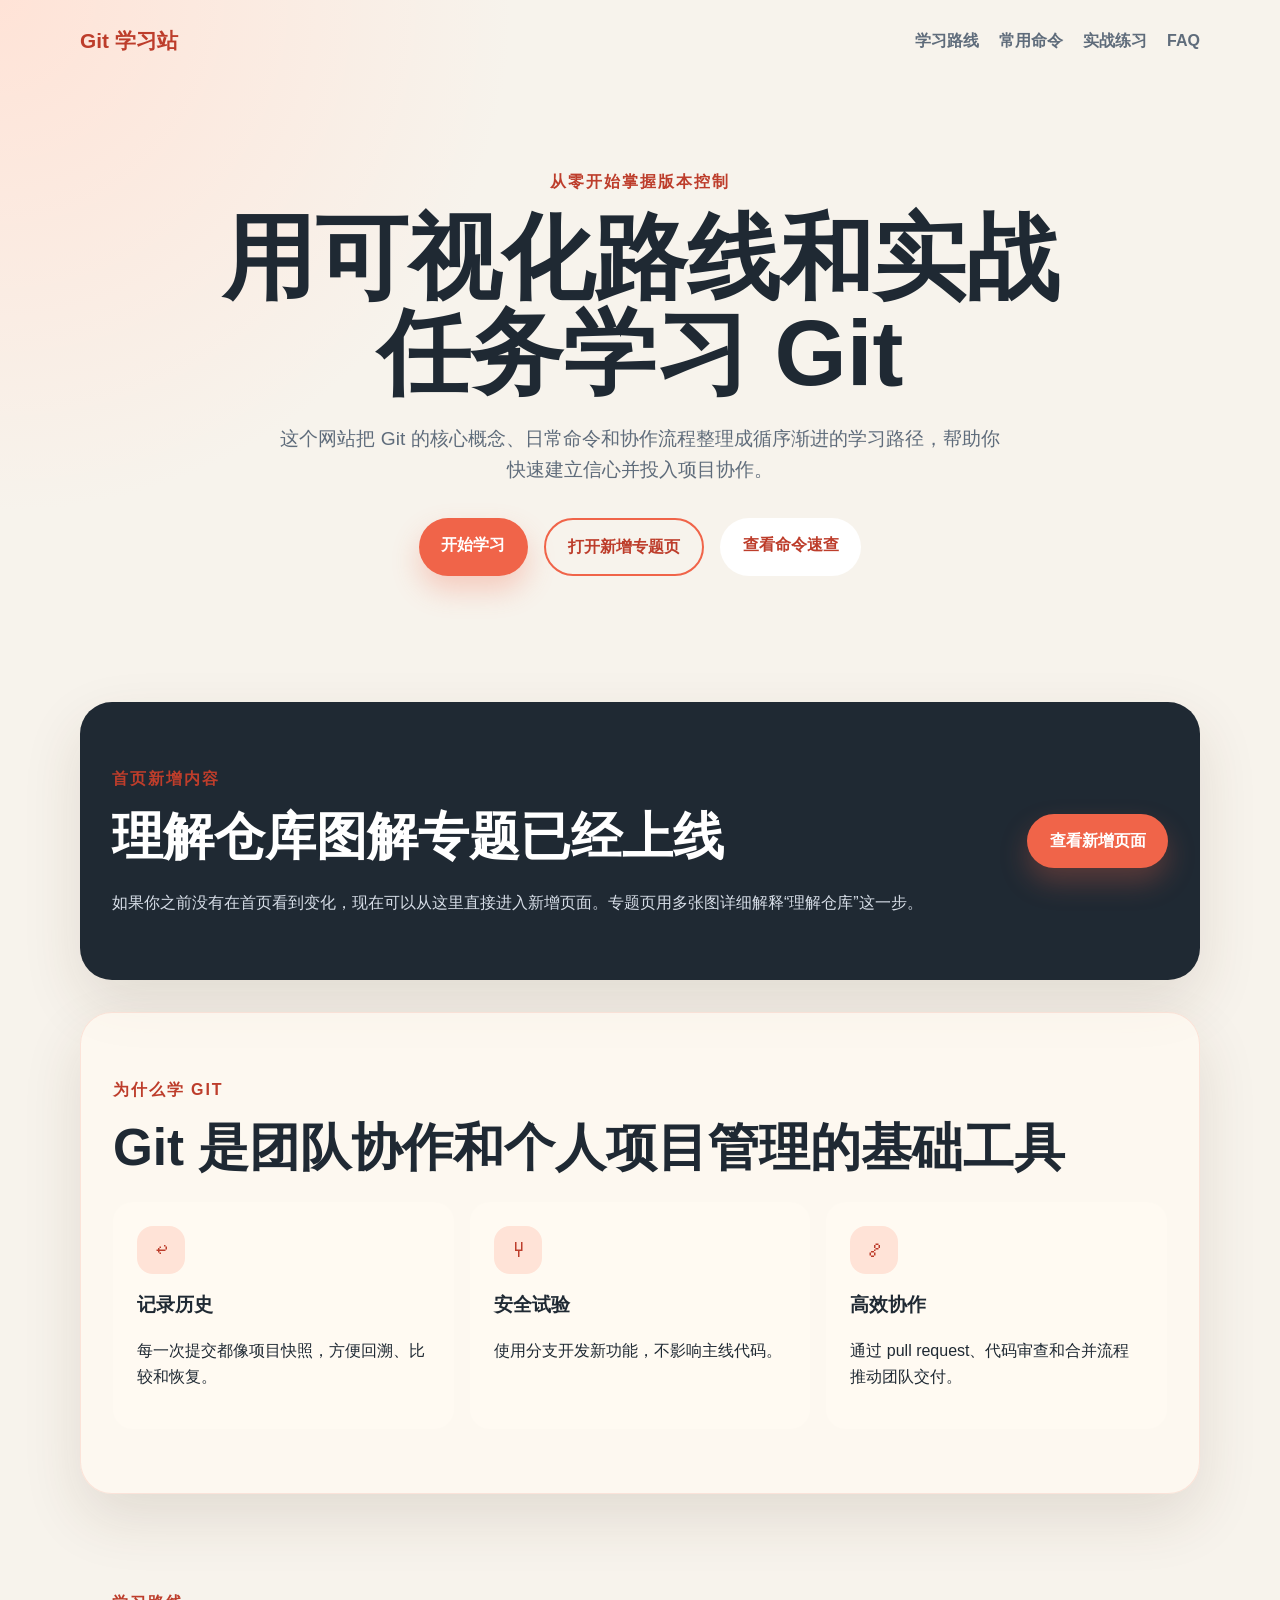
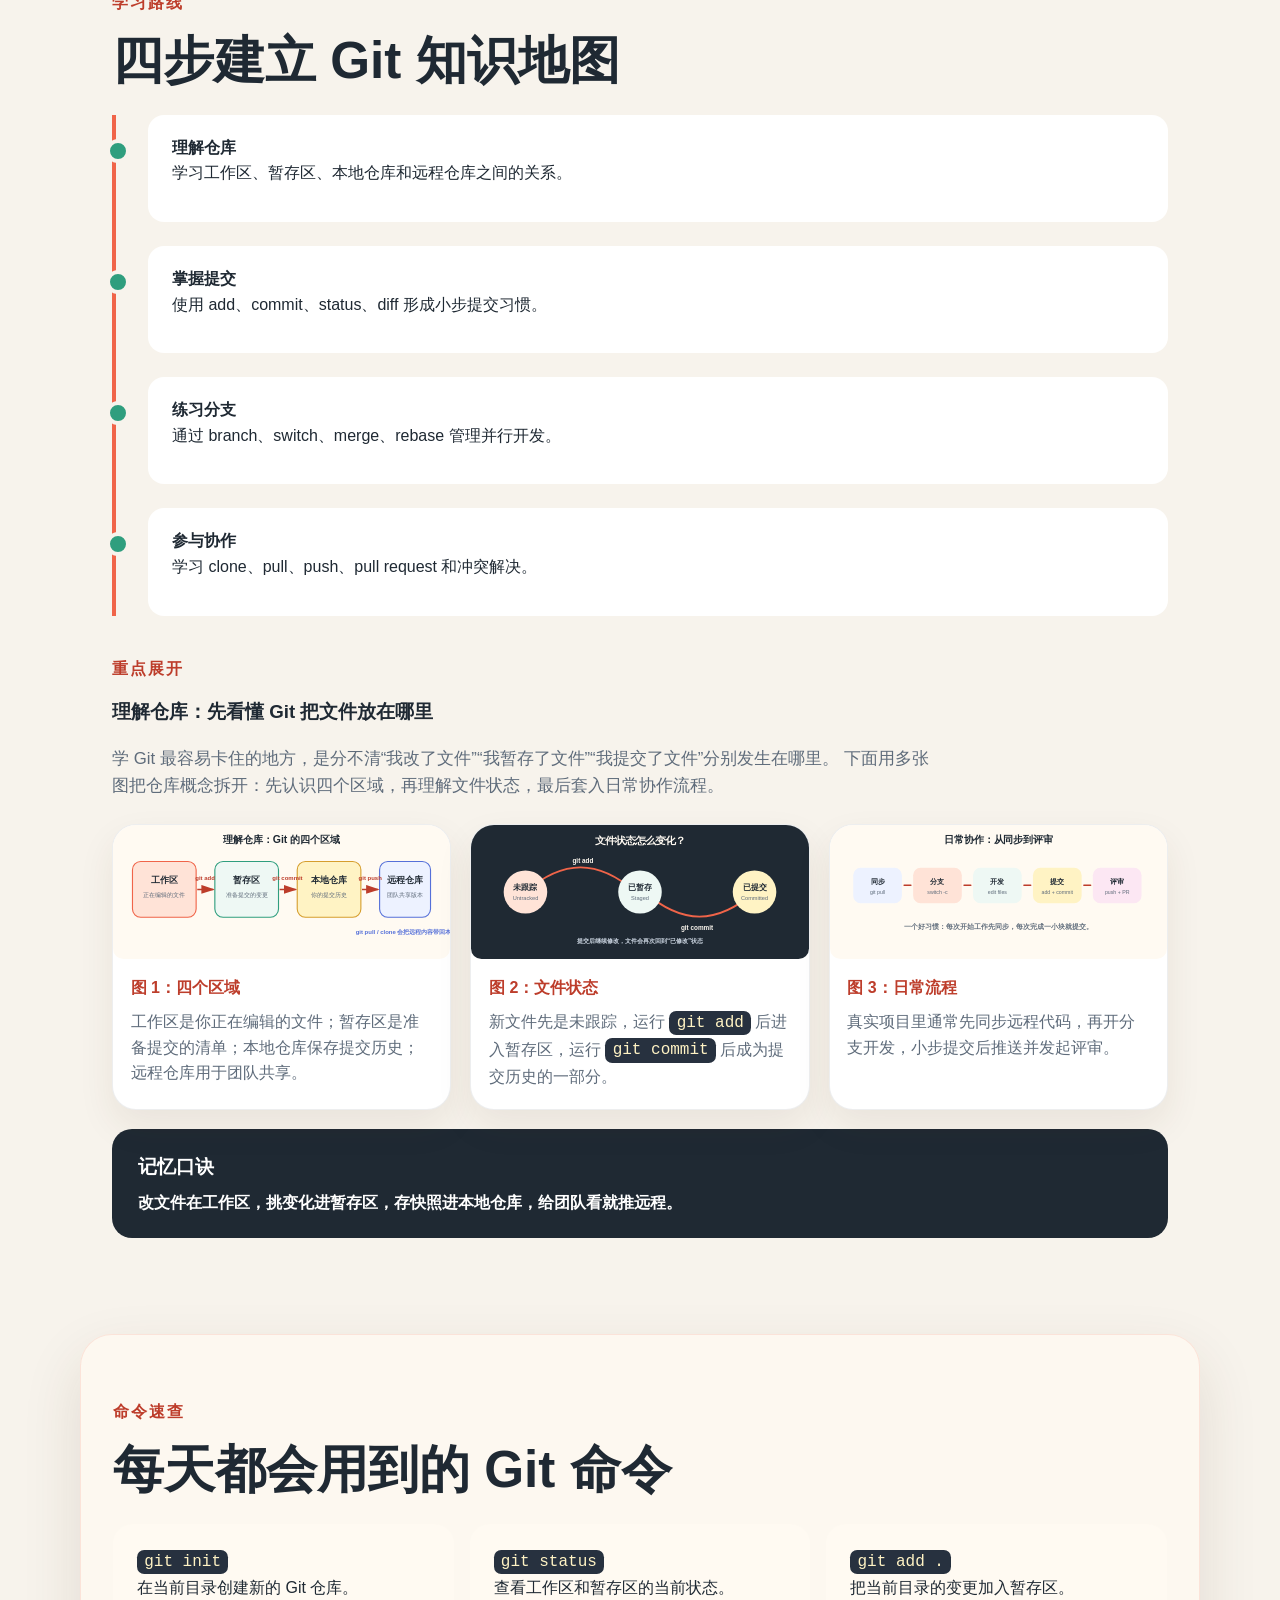
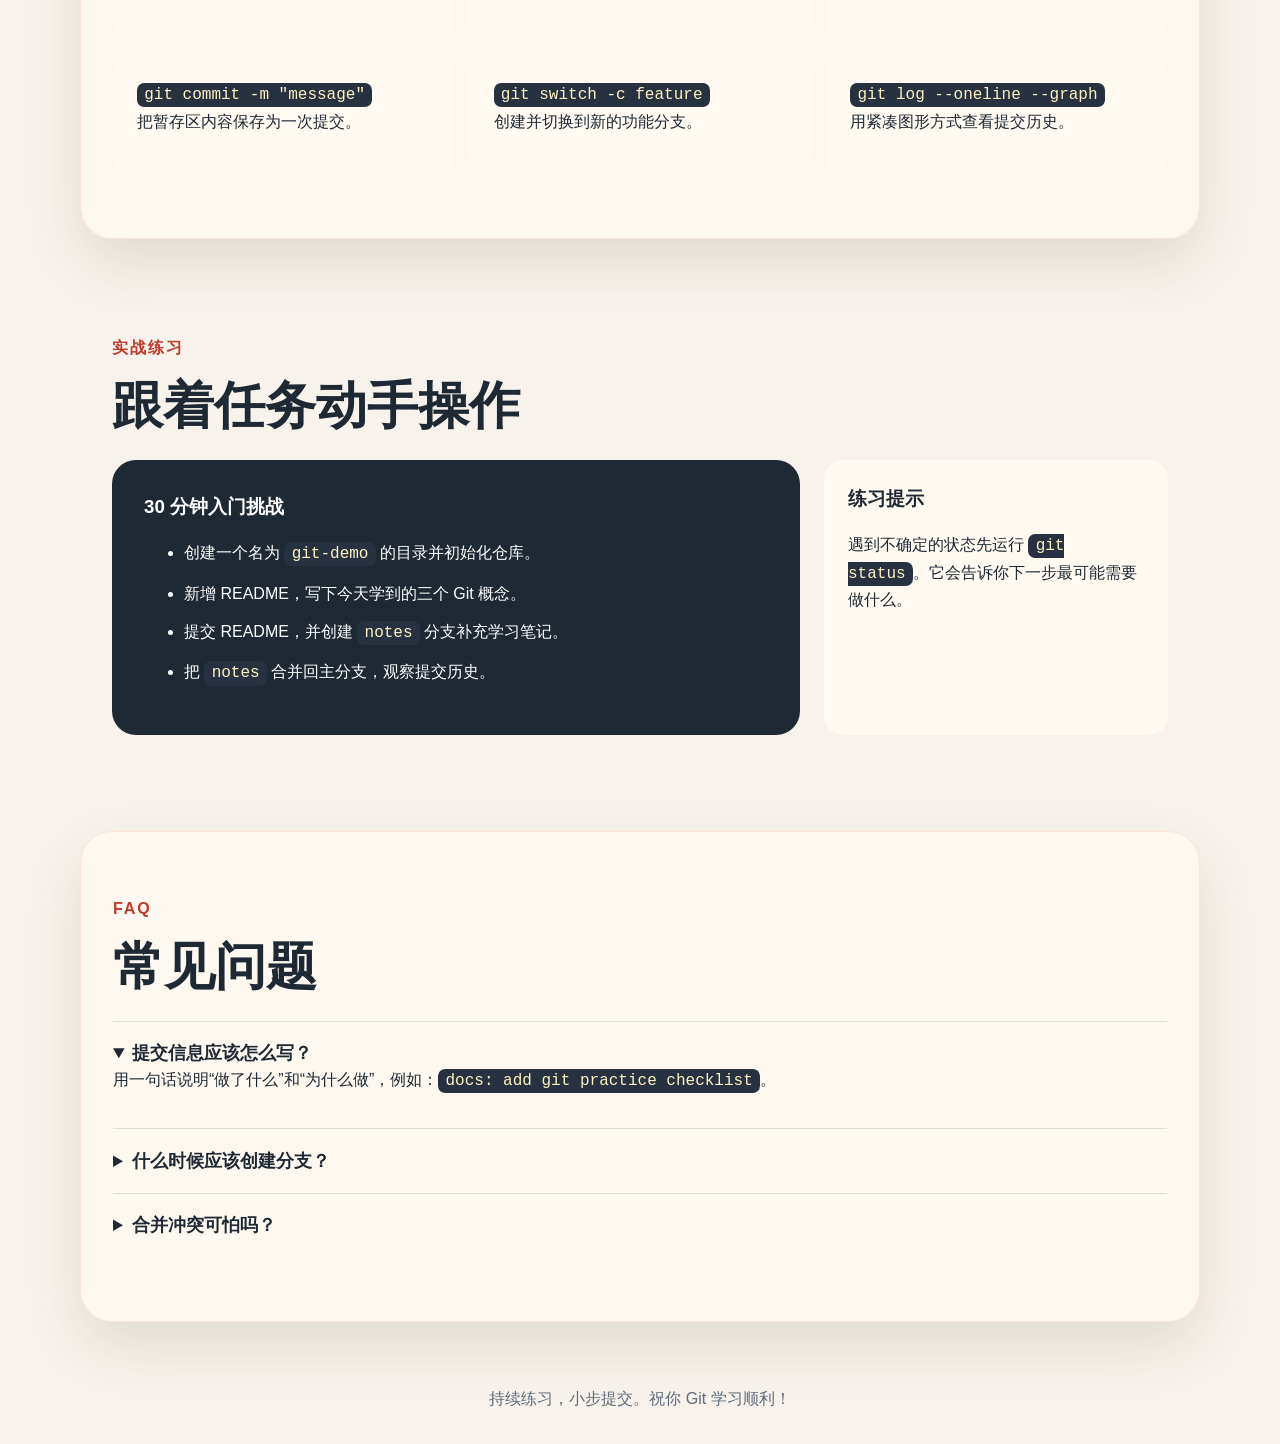
==== index.html @ 439d108d "Add repository deep dive page" ====
<!DOCTYPE html>
<html lang="zh-CN">
<head>
  <meta charset="UTF-8" />
  <meta name="viewport" content="width=device-width, initial-scale=1.0" />
  <title>Git 学习站</title>
  <link rel="stylesheet" href="styles.css" />
</head>
<body>
  <header class="hero">
    <nav class="nav" aria-label="主导航">
      <a class="logo" href="#top" aria-label="Git 学习站首页">Git 学习站</a>
      <div class="nav-links">
        <a href="#roadmap">学习路线</a>
        <a href="#commands">常用命令</a>
        <a href="#practice">实战练习</a>
        <a href="#faq">FAQ</a>
      </div>
    </nav>

    <section id="top" class="hero-content">
      <p class="eyebrow">从零开始掌握版本控制</p>
      <h1>用可视化路线和实战任务学习 Git</h1>
      <p class="hero-text">
        这个网站把 Git 的核心概念、日常命令和协作流程整理成循序渐进的学习路径，帮助你快速建立信心并投入项目协作。
      </p>
      <div class="hero-actions">
        <a class="button primary" href="#roadmap">开始学习</a>
        <a class="button primary outline" href="repository.html">打开新增专题页</a>
        <a class="button secondary" href="#commands">查看命令速查</a>
      </div>
    </section>
  </header>

  <main>
    <section class="section update-banner" aria-labelledby="update-title">
      <div>
        <p class="section-tag">首页新增内容</p>
        <h2 id="update-title">理解仓库图解专题已经上线</h2>
        <p>如果你之前没有在首页看到变化，现在可以从这里直接进入新增页面。专题页用多张图详细解释“理解仓库”这一步。</p>
      </div>
      <a class="button primary" href="repository.html">查看新增页面</a>
    </section>

    <section class="section intro" aria-labelledby="why-title">
      <div>
        <p class="section-tag">为什么学 Git</p>
        <h2 id="why-title">Git 是团队协作和个人项目管理的基础工具</h2>
      </div>
      <div class="feature-grid">
        <article class="feature-card">
          <span class="icon">↩</span>
          <h3>记录历史</h3>
          <p>每一次提交都像项目快照，方便回溯、比较和恢复。</p>
        </article>
        <article class="feature-card">
          <span class="icon">⑂</span>
          <h3>安全试验</h3>
          <p>使用分支开发新功能，不影响主线代码。</p>
        </article>
        <article class="feature-card">
          <span class="icon">☍</span>
          <h3>高效协作</h3>
          <p>通过 pull request、代码审查和合并流程推动团队交付。</p>
        </article>
      </div>
    </section>

    <section id="roadmap" class="section" aria-labelledby="roadmap-title">
      <p class="section-tag">学习路线</p>
      <h2 id="roadmap-title">四步建立 Git 知识地图</h2>
      <ol class="timeline">
        <li>
          <strong>理解仓库</strong>
          <p>学习工作区、暂存区、本地仓库和远程仓库之间的关系。</p>
        </li>
        <li>
          <strong>掌握提交</strong>
          <p>使用 add、commit、status、diff 形成小步提交习惯。</p>
        </li>
        <li>
          <strong>练习分支</strong>
          <p>通过 branch、switch、merge、rebase 管理并行开发。</p>
        </li>
        <li>
          <strong>参与协作</strong>
          <p>学习 clone、pull、push、pull request 和冲突解决。</p>
        </li>
      </ol>

      <article class="repo-deep-dive" aria-labelledby="repo-detail-title">
        <div class="section-heading">
          <p class="section-tag">重点展开</p>
          <h3 id="repo-detail-title">理解仓库：先看懂 Git 把文件放在哪里</h3>
          <p>
            学 Git 最容易卡住的地方，是分不清“我改了文件”“我暂存了文件”“我提交了文件”分别发生在哪里。
            下面用多张图把仓库概念拆开：先认识四个区域，再理解文件状态，最后套入日常协作流程。
          </p>
        </div>

        <div class="image-learning-grid">
          <figure class="diagram-card">
            <img src="assets/git-repository-zones.svg" alt="工作区、暂存区、本地仓库和远程仓库之间通过 add、commit、push、pull 连接的示意图" />
            <figcaption>
              <strong>图 1：四个区域</strong>
              <span>工作区是你正在编辑的文件；暂存区是准备提交的清单；本地仓库保存提交历史；远程仓库用于团队共享。</span>
            </figcaption>
          </figure>

          <figure class="diagram-card">
            <img src="assets/git-file-lifecycle.svg" alt="文件从未跟踪到已暂存再到已提交的状态流转示意图" />
            <figcaption>
              <strong>图 2：文件状态</strong>
              <span>新文件先是未跟踪，运行 <code>git add</code> 后进入暂存区，运行 <code>git commit</code> 后成为提交历史的一部分。</span>
            </figcaption>
          </figure>

          <figure class="diagram-card">
            <img src="assets/git-daily-workflow.svg" alt="Git 日常协作从同步、创建分支、开发、提交到推送评审的流程图" />
            <figcaption>
              <strong>图 3：日常流程</strong>
              <span>真实项目里通常先同步远程代码，再开分支开发，小步提交后推送并发起评审。</span>
            </figcaption>
          </figure>
        </div>

        <div class="repo-notes">
          <h4>记忆口诀</h4>
          <p><strong>改文件在工作区，挑变化进暂存区，存快照进本地仓库，给团队看就推远程。</strong></p>
        </div>
      </article>
    </section>

    <section id="commands" class="section commands" aria-labelledby="commands-title">
      <div class="section-heading">
        <p class="section-tag">命令速查</p>
        <h2 id="commands-title">每天都会用到的 Git 命令</h2>
      </div>
      <div class="command-grid">
        <article>
          <code>git init</code>
          <p>在当前目录创建新的 Git 仓库。</p>
        </article>
        <article>
          <code>git status</code>
          <p>查看工作区和暂存区的当前状态。</p>
        </article>
        <article>
          <code>git add .</code>
          <p>把当前目录的变更加入暂存区。</p>
        </article>
        <article>
          <code>git commit -m "message"</code>
          <p>把暂存区内容保存为一次提交。</p>
        </article>
        <article>
          <code>git switch -c feature</code>
          <p>创建并切换到新的功能分支。</p>
        </article>
        <article>
          <code>git log --oneline --graph</code>
          <p>用紧凑图形方式查看提交历史。</p>
        </article>
      </div>
    </section>

    <section id="practice" class="section practice" aria-labelledby="practice-title">
      <p class="section-tag">实战练习</p>
      <h2 id="practice-title">跟着任务动手操作</h2>
      <div class="practice-panel">
        <div>
          <h3>30 分钟入门挑战</h3>
          <ul>
            <li>创建一个名为 <code>git-demo</code> 的目录并初始化仓库。</li>
            <li>新增 README，写下今天学到的三个 Git 概念。</li>
            <li>提交 README，并创建 <code>notes</code> 分支补充学习笔记。</li>
            <li>把 <code>notes</code> 合并回主分支，观察提交历史。</li>
          </ul>
        </div>
        <aside class="tip-box">
          <h3>练习提示</h3>
          <p>遇到不确定的状态先运行 <code>git status</code>。它会告诉你下一步最可能需要做什么。</p>
        </aside>
      </div>
    </section>

    <section id="faq" class="section faq" aria-labelledby="faq-title">
      <p class="section-tag">FAQ</p>
      <h2 id="faq-title">常见问题</h2>
      <details open>
        <summary>提交信息应该怎么写？</summary>
        <p>用一句话说明“做了什么”和“为什么做”，例如：<code>docs: add git practice checklist</code>。</p>
      </details>
      <details>
        <summary>什么时候应该创建分支？</summary>
        <p>当你要开发新功能、修复 bug 或尝试方案时，都建议创建独立分支。</p>
      </details>
      <details>
        <summary>合并冲突可怕吗？</summary>
        <p>不可怕。冲突只是 Git 无法自动判断最终内容，需要你打开文件手动选择保留哪些改动。</p>
      </details>
    </section>
  </main>

  <footer class="footer">
    <p>持续练习，小步提交。祝你 Git 学习顺利！</p>
  </footer>
</body>
</html>
---- styles.css ----
:root {
  color-scheme: light;
  --bg: #f7f3ec;
  --panel: #fffaf2;
  --text: #1f2933;
  --muted: #5f6c7b;
  --accent: #f06449;
  --accent-dark: #bd3d2b;
  --green: #2f9e7e;
  --shadow: 0 24px 60px rgba(73, 47, 28, 0.12);
}

* {
  box-sizing: border-box;
}

html {
  scroll-behavior: smooth;
}

body {
  margin: 0;
  font-family: "Inter", "PingFang SC", "Microsoft YaHei", sans-serif;
  background: radial-gradient(circle at top left, #ffe3d7 0, transparent 32rem), var(--bg);
  color: var(--text);
  line-height: 1.6;
}

a {
  color: inherit;
  text-decoration: none;
}

code {
  border-radius: 0.45rem;
  background: #27313f;
  color: #fff3c4;
  font-family: "SFMono-Regular", Consolas, monospace;
  padding: 0.2rem 0.45rem;
}

.hero {
  min-height: 78vh;
  padding: 1.5rem clamp(1rem, 4vw, 5rem) 5rem;
}

.nav {
  align-items: center;
  display: flex;
  justify-content: space-between;
  margin: 0 auto;
  max-width: 1120px;
}

.logo {
  color: var(--accent-dark);
  font-size: 1.3rem;
  font-weight: 800;
}

.nav-links {
  display: flex;
  gap: 1.25rem;
  color: var(--muted);
  font-weight: 600;
}

.nav-links a:hover {
  color: var(--accent-dark);
}

.hero-content {
  margin: 7rem auto 0;
  max-width: 900px;
  text-align: center;
}

.eyebrow,
.section-tag {
  color: var(--accent-dark);
  font-weight: 800;
  letter-spacing: 0.12em;
  text-transform: uppercase;
}

h1,
h2,
h3,
p {
  margin-top: 0;
}

h1 {
  font-size: clamp(2.6rem, 8vw, 5.8rem);
  line-height: 1.02;
  margin-bottom: 1.5rem;
}

h2 {
  font-size: clamp(2rem, 4vw, 3.2rem);
  line-height: 1.15;
  margin-bottom: 1.5rem;
}

.hero-text {
  color: var(--muted);
  font-size: 1.2rem;
  margin: 0 auto 2rem;
  max-width: 720px;
}

.hero-actions {
  display: flex;
  flex-wrap: wrap;
  gap: 1rem;
  justify-content: center;
}

.button {
  border-radius: 999px;
  font-weight: 800;
  padding: 0.9rem 1.4rem;
}

.button.primary {
  background: var(--accent);
  color: white;
  box-shadow: 0 14px 28px rgba(240, 100, 73, 0.28);
}

.button.primary.outline {
  background: transparent;
  border: 2px solid var(--accent);
  color: var(--accent-dark);
  box-shadow: none;
}

.button.secondary {
  background: white;
  color: var(--accent-dark);
}

.sub-hero {
  padding: 1.5rem clamp(1rem, 4vw, 5rem) 3rem;
}

.sub-hero-content {
  margin: 4.5rem auto 0;
  max-width: 900px;
  text-align: center;
}

.section {
  margin: 0 auto 2rem;
  max-width: 1120px;
  padding: 4rem clamp(1rem, 4vw, 2rem);
}

.update-banner {
  align-items: center;
  background: #1f2933;
  border-radius: 2rem;
  box-shadow: var(--shadow);
  color: white;
  display: flex;
  gap: 2rem;
  justify-content: space-between;
}

.update-banner p:not(.section-tag) {
  color: #d7dee8;
  margin-bottom: 0;
}

.update-banner .button {
  flex: 0 0 auto;
}

.intro,
.commands,
.faq {
  background: rgba(255, 250, 242, 0.72);
  border: 1px solid rgba(240, 100, 73, 0.14);
  border-radius: 2rem;
  box-shadow: var(--shadow);
}

.feature-grid,
.command-grid {
  display: grid;
  gap: 1rem;
  grid-template-columns: repeat(3, 1fr);
}

.feature-card,
.command-grid article,
.tip-box {
  background: var(--panel);
  border-radius: 1.25rem;
  padding: 1.5rem;
}

.icon {
  align-items: center;
  background: #ffe3d7;
  border-radius: 1rem;
  color: var(--accent-dark);
  display: inline-flex;
  font-size: 1.5rem;
  height: 3rem;
  justify-content: center;
  margin-bottom: 1rem;
  width: 3rem;
}

.timeline {
  border-left: 4px solid var(--accent);
  display: grid;
  gap: 1.5rem;
  list-style: none;
  margin: 0;
  padding-left: 2rem;
}

.timeline li {
  background: white;
  border-radius: 1rem;
  padding: 1.25rem 1.5rem;
  position: relative;
}

.timeline li::before {
  background: var(--green);
  border: 4px solid var(--bg);
  border-radius: 999px;
  content: "";
  height: 1rem;
  left: -2.65rem;
  position: absolute;
  top: 1.5rem;
  width: 1rem;
}

.repo-deep-dive {
  margin-top: 2.5rem;
}

.repo-deep-dive .section-heading {
  max-width: 820px;
}

.repo-deep-dive .section-heading p:last-child {
  color: var(--muted);
  font-size: 1.05rem;
}

.image-learning-grid {
  display: grid;
  gap: 1.2rem;
  grid-template-columns: repeat(3, 1fr);
  margin-top: 1.5rem;
}

.diagram-card {
  background: white;
  border: 1px solid rgba(31, 41, 51, 0.08);
  border-radius: 1.5rem;
  box-shadow: 0 16px 36px rgba(73, 47, 28, 0.08);
  margin: 0;
  overflow: hidden;
}

.diagram-card img {
  display: block;
  height: auto;
  width: 100%;
}

.diagram-card figcaption {
  display: grid;
  gap: 0.5rem;
  padding: 1rem 1.1rem 1.2rem;
}

.diagram-card figcaption strong {
  color: var(--accent-dark);
}

.diagram-card figcaption span {
  color: var(--muted);
}

.repo-notes {
  background: #1f2933;
  border-radius: 1.25rem;
  color: white;
  margin-top: 1.2rem;
  padding: 1.4rem 1.6rem;
}

.repo-notes h4 {
  font-size: 1.2rem;
  margin: 0 0 0.5rem;
}

.repo-notes p {
  margin-bottom: 0;
}

.wide-diagram,
.story-row {
  background: white;
  border-radius: 1.5rem;
  box-shadow: 0 16px 36px rgba(73, 47, 28, 0.08);
  overflow: hidden;
}

.wide-diagram img,
.story-row img {
  display: block;
  height: auto;
  width: 100%;
}

.large-note {
  color: var(--muted);
  font-size: 1.1rem;
  margin: 1.2rem 0 0;
}

.zone-grid {
  display: grid;
  gap: 1rem;
  grid-template-columns: repeat(4, 1fr);
}

.zone-grid article {
  background: white;
  border-radius: 1.25rem;
  padding: 1.4rem;
}

.zone-grid span {
  color: var(--accent-dark);
  font-weight: 900;
  letter-spacing: 0.12em;
}

.image-story .story-row {
  align-items: center;
  display: grid;
  gap: 1.5rem;
  grid-template-columns: 1.4fr 1fr;
  padding: 1rem;
}

.story-row.reverse {
  grid-template-columns: 1fr 1.4fr;
}

.story-row.reverse img {
  order: 2;
}

.story-row > div {
  padding: 1rem;
}

.practice-panel {
  display: grid;
  gap: 1.5rem;
  grid-template-columns: 2fr 1fr;
}

.practice-panel > div {
  background: #1f2933;
  border-radius: 1.5rem;
  color: white;
  padding: 2rem;
}

.practice-panel li + li {
  margin-top: 0.8rem;
}

.faq details {
  border-top: 1px solid rgba(31, 41, 51, 0.12);
  padding: 1.1rem 0;
}

.faq summary {
  cursor: pointer;
  font-size: 1.1rem;
  font-weight: 800;
}

.footer {
  color: var(--muted);
  padding: 2rem;
  text-align: center;
}

@media (max-width: 760px) {
  .nav,
  .nav-links,
  .update-banner,
  .practice-panel {
    align-items: flex-start;
    flex-direction: column;
  }

  .feature-grid,
  .command-grid,
  .image-learning-grid,
  .zone-grid,
  .image-story .story-row,
  .story-row.reverse,
  .practice-panel {
    grid-template-columns: 1fr;
  }

  .story-row.reverse img {
    order: 0;
  }

  .hero-content {
    margin-top: 4rem;
    text-align: left;
  }

  .sub-hero-content {
    margin-top: 3rem;
    text-align: left;
  }

  .hero-actions {
    justify-content: flex-start;
  }
}
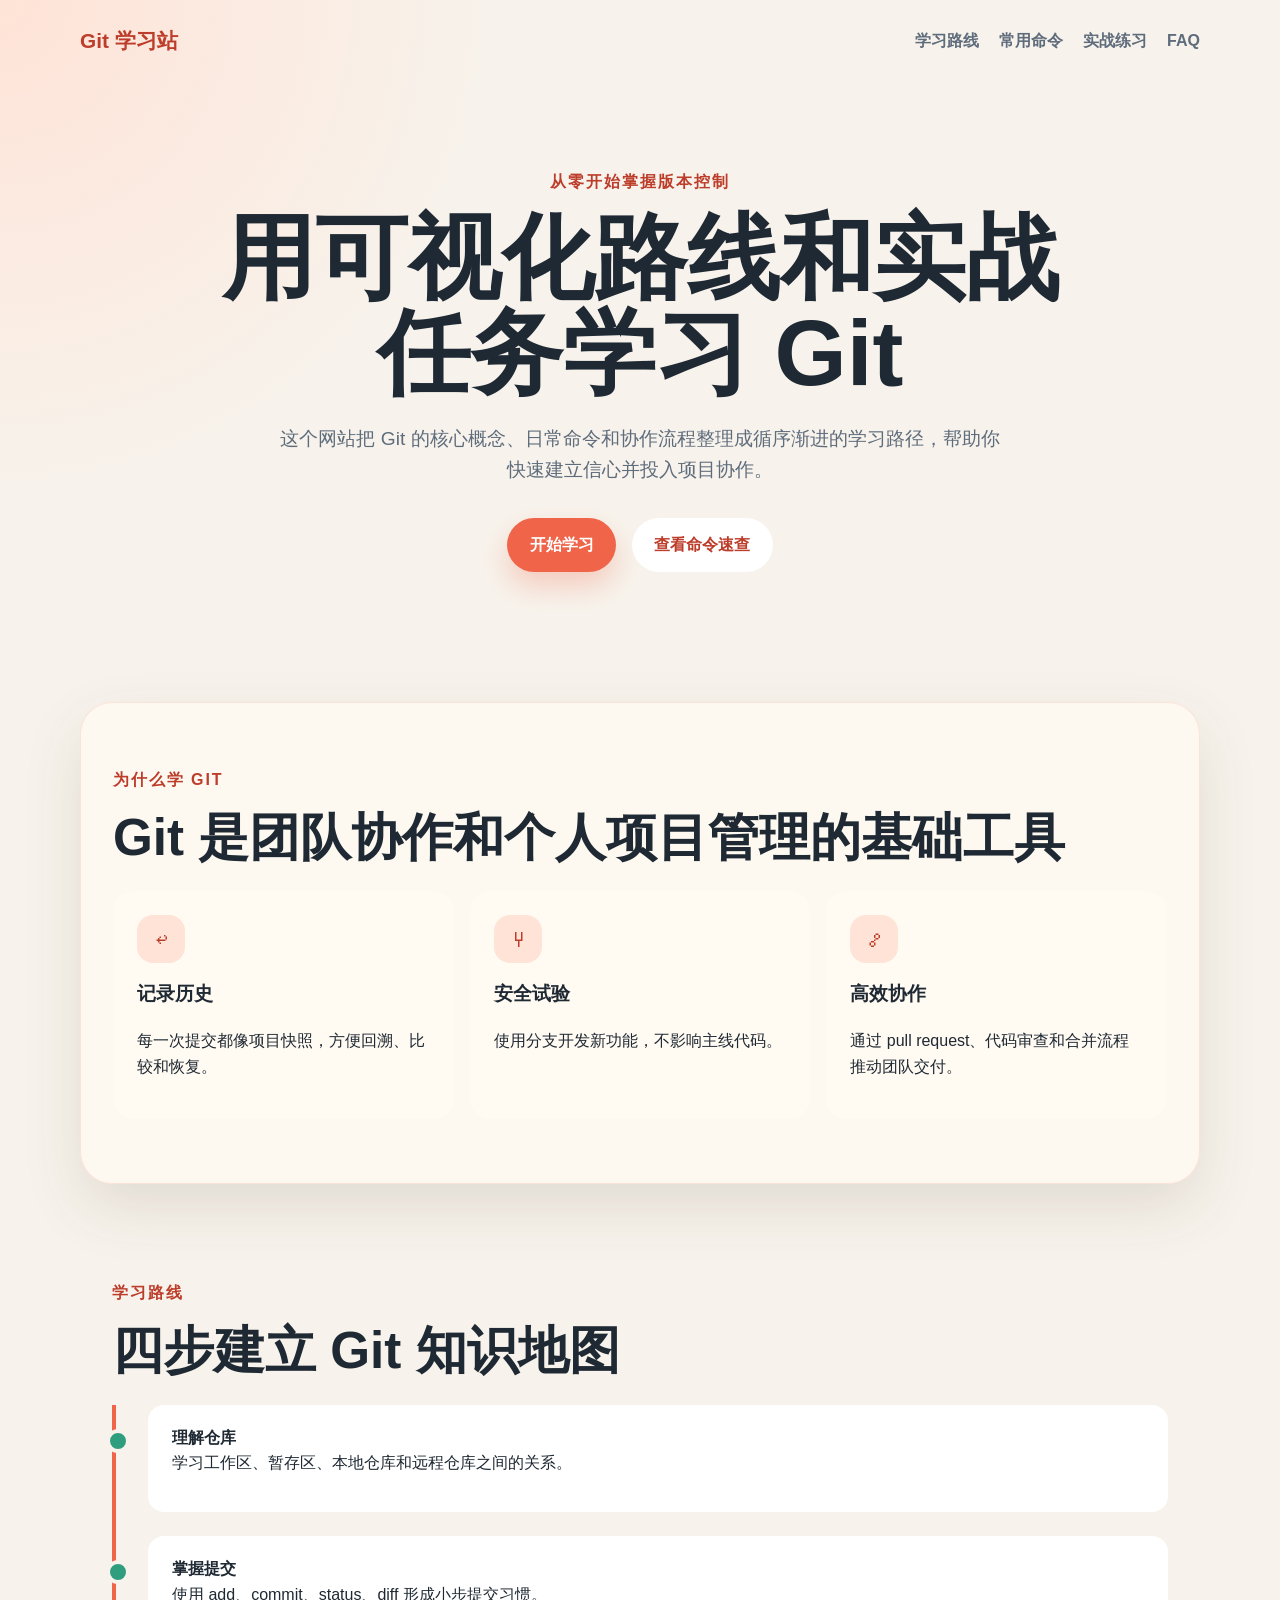
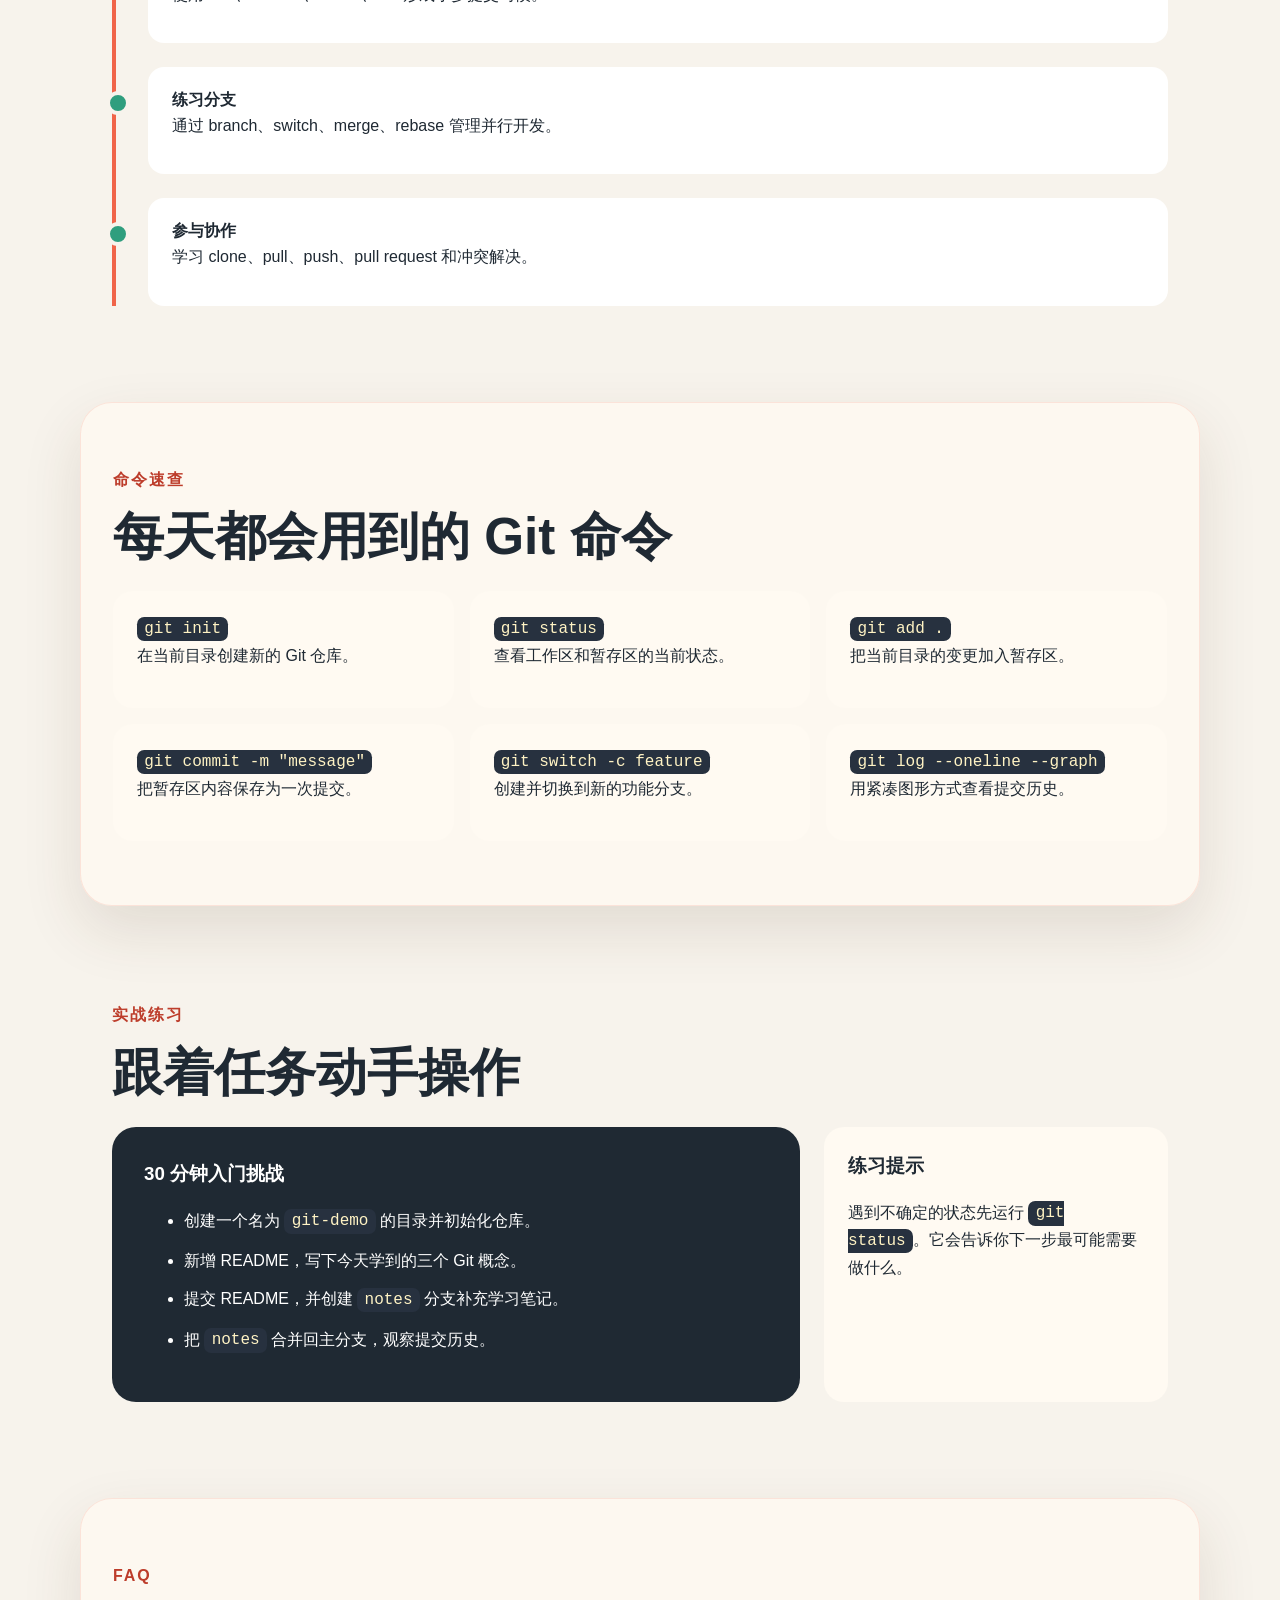
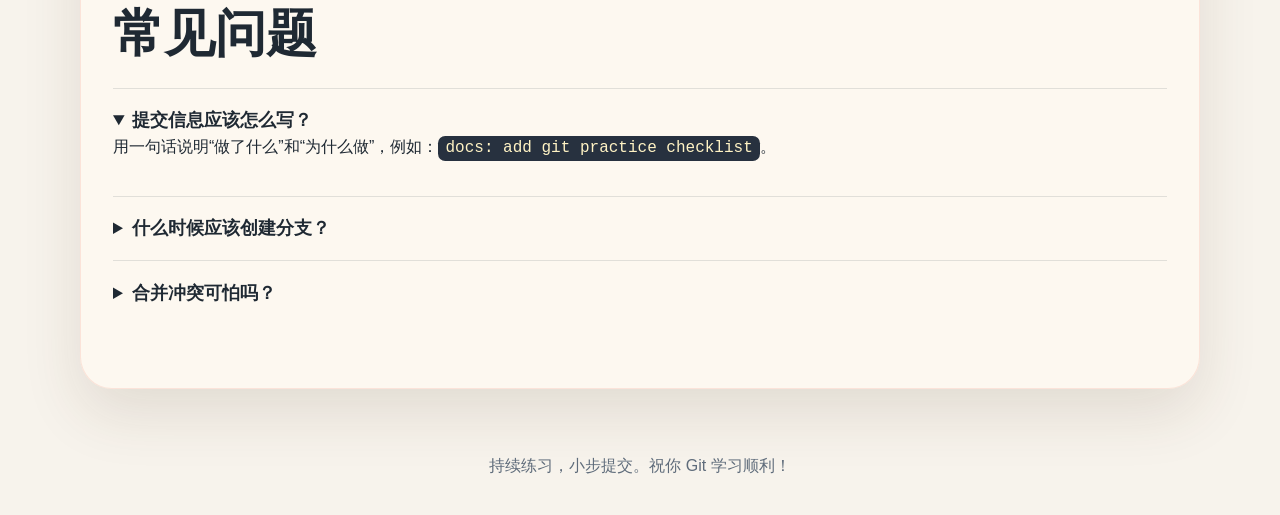
==== commit e678b166: "Merge branch 'main' into codex/git" ====
--- a/index.html
+++ b/index.html
@@ -26,22 +26,12 @@
       </p>
       <div class="hero-actions">
         <a class="button primary" href="#roadmap">开始学习</a>
-        <a class="button primary outline" href="repository.html">打开新增专题页</a>
         <a class="button secondary" href="#commands">查看命令速查</a>
       </div>
     </section>
   </header>
 
   <main>
-    <section class="section update-banner" aria-labelledby="update-title">
-      <div>
-        <p class="section-tag">首页新增内容</p>
-        <h2 id="update-title">理解仓库图解专题已经上线</h2>
-        <p>如果你之前没有在首页看到变化，现在可以从这里直接进入新增页面。专题页用多张图详细解释“理解仓库”这一步。</p>
-      </div>
-      <a class="button primary" href="repository.html">查看新增页面</a>
-    </section>
-
     <section class="section intro" aria-labelledby="why-title">
       <div>
         <p class="section-tag">为什么学 Git</p>
@@ -87,48 +77,6 @@
           <p>学习 clone、pull、push、pull request 和冲突解决。</p>
         </li>
       </ol>
-
-      <article class="repo-deep-dive" aria-labelledby="repo-detail-title">
-        <div class="section-heading">
-          <p class="section-tag">重点展开</p>
-          <h3 id="repo-detail-title">理解仓库：先看懂 Git 把文件放在哪里</h3>
-          <p>
-            学 Git 最容易卡住的地方，是分不清“我改了文件”“我暂存了文件”“我提交了文件”分别发生在哪里。
-            下面用多张图把仓库概念拆开：先认识四个区域，再理解文件状态，最后套入日常协作流程。
-          </p>
-        </div>
-
-        <div class="image-learning-grid">
-          <figure class="diagram-card">
-            <img src="assets/git-repository-zones.svg" alt="工作区、暂存区、本地仓库和远程仓库之间通过 add、commit、push、pull 连接的示意图" />
-            <figcaption>
-              <strong>图 1：四个区域</strong>
-              <span>工作区是你正在编辑的文件；暂存区是准备提交的清单；本地仓库保存提交历史；远程仓库用于团队共享。</span>
-            </figcaption>
-          </figure>
-
-          <figure class="diagram-card">
-            <img src="assets/git-file-lifecycle.svg" alt="文件从未跟踪到已暂存再到已提交的状态流转示意图" />
-            <figcaption>
-              <strong>图 2：文件状态</strong>
-              <span>新文件先是未跟踪，运行 <code>git add</code> 后进入暂存区，运行 <code>git commit</code> 后成为提交历史的一部分。</span>
-            </figcaption>
-          </figure>
-
-          <figure class="diagram-card">
-            <img src="assets/git-daily-workflow.svg" alt="Git 日常协作从同步、创建分支、开发、提交到推送评审的流程图" />
-            <figcaption>
-              <strong>图 3：日常流程</strong>
-              <span>真实项目里通常先同步远程代码，再开分支开发，小步提交后推送并发起评审。</span>
-            </figcaption>
-          </figure>
-        </div>
-
-        <div class="repo-notes">
-          <h4>记忆口诀</h4>
-          <p><strong>改文件在工作区，挑变化进暂存区，存快照进本地仓库，给团队看就推远程。</strong></p>
-        </div>
-      </article>
     </section>
 
     <section id="commands" class="section commands" aria-labelledby="commands-title">
--- a/styles.css
+++ b/styles.css
@@ -128,52 +128,15 @@
   box-shadow: 0 14px 28px rgba(240, 100, 73, 0.28);
 }
 
-.button.primary.outline {
-  background: transparent;
-  border: 2px solid var(--accent);
-  color: var(--accent-dark);
-  box-shadow: none;
-}
-
 .button.secondary {
   background: white;
   color: var(--accent-dark);
-}
-
-.sub-hero {
-  padding: 1.5rem clamp(1rem, 4vw, 5rem) 3rem;
-}
-
-.sub-hero-content {
-  margin: 4.5rem auto 0;
-  max-width: 900px;
-  text-align: center;
 }
 
 .section {
   margin: 0 auto 2rem;
   max-width: 1120px;
   padding: 4rem clamp(1rem, 4vw, 2rem);
-}
-
-.update-banner {
-  align-items: center;
-  background: #1f2933;
-  border-radius: 2rem;
-  box-shadow: var(--shadow);
-  color: white;
-  display: flex;
-  gap: 2rem;
-  justify-content: space-between;
-}
-
-.update-banner p:not(.section-tag) {
-  color: #d7dee8;
-  margin-bottom: 0;
-}
-
-.update-banner .button {
-  flex: 0 0 auto;
 }
 
 .intro,
@@ -241,131 +204,6 @@
   width: 1rem;
 }
 
-.repo-deep-dive {
-  margin-top: 2.5rem;
-}
-
-.repo-deep-dive .section-heading {
-  max-width: 820px;
-}
-
-.repo-deep-dive .section-heading p:last-child {
-  color: var(--muted);
-  font-size: 1.05rem;
-}
-
-.image-learning-grid {
-  display: grid;
-  gap: 1.2rem;
-  grid-template-columns: repeat(3, 1fr);
-  margin-top: 1.5rem;
-}
-
-.diagram-card {
-  background: white;
-  border: 1px solid rgba(31, 41, 51, 0.08);
-  border-radius: 1.5rem;
-  box-shadow: 0 16px 36px rgba(73, 47, 28, 0.08);
-  margin: 0;
-  overflow: hidden;
-}
-
-.diagram-card img {
-  display: block;
-  height: auto;
-  width: 100%;
-}
-
-.diagram-card figcaption {
-  display: grid;
-  gap: 0.5rem;
-  padding: 1rem 1.1rem 1.2rem;
-}
-
-.diagram-card figcaption strong {
-  color: var(--accent-dark);
-}
-
-.diagram-card figcaption span {
-  color: var(--muted);
-}
-
-.repo-notes {
-  background: #1f2933;
-  border-radius: 1.25rem;
-  color: white;
-  margin-top: 1.2rem;
-  padding: 1.4rem 1.6rem;
-}
-
-.repo-notes h4 {
-  font-size: 1.2rem;
-  margin: 0 0 0.5rem;
-}
-
-.repo-notes p {
-  margin-bottom: 0;
-}
-
-.wide-diagram,
-.story-row {
-  background: white;
-  border-radius: 1.5rem;
-  box-shadow: 0 16px 36px rgba(73, 47, 28, 0.08);
-  overflow: hidden;
-}
-
-.wide-diagram img,
-.story-row img {
-  display: block;
-  height: auto;
-  width: 100%;
-}
-
-.large-note {
-  color: var(--muted);
-  font-size: 1.1rem;
-  margin: 1.2rem 0 0;
-}
-
-.zone-grid {
-  display: grid;
-  gap: 1rem;
-  grid-template-columns: repeat(4, 1fr);
-}
-
-.zone-grid article {
-  background: white;
-  border-radius: 1.25rem;
-  padding: 1.4rem;
-}
-
-.zone-grid span {
-  color: var(--accent-dark);
-  font-weight: 900;
-  letter-spacing: 0.12em;
-}
-
-.image-story .story-row {
-  align-items: center;
-  display: grid;
-  gap: 1.5rem;
-  grid-template-columns: 1.4fr 1fr;
-  padding: 1rem;
-}
-
-.story-row.reverse {
-  grid-template-columns: 1fr 1.4fr;
-}
-
-.story-row.reverse img {
-  order: 2;
-}
-
-.story-row > div {
-  padding: 1rem;
-}
-
 .practice-panel {
   display: grid;
   gap: 1.5rem;
@@ -403,7 +241,6 @@
 @media (max-width: 760px) {
   .nav,
   .nav-links,
-  .update-banner,
   .practice-panel {
     align-items: flex-start;
     flex-direction: column;
@@ -411,16 +248,8 @@
 
   .feature-grid,
   .command-grid,
-  .image-learning-grid,
-  .zone-grid,
-  .image-story .story-row,
-  .story-row.reverse,
   .practice-panel {
     grid-template-columns: 1fr;
-  }
-
-  .story-row.reverse img {
-    order: 0;
   }
 
   .hero-content {
@@ -428,11 +257,6 @@
     text-align: left;
   }
 
-  .sub-hero-content {
-    margin-top: 3rem;
-    text-align: left;
-  }
-
   .hero-actions {
     justify-content: flex-start;
   }
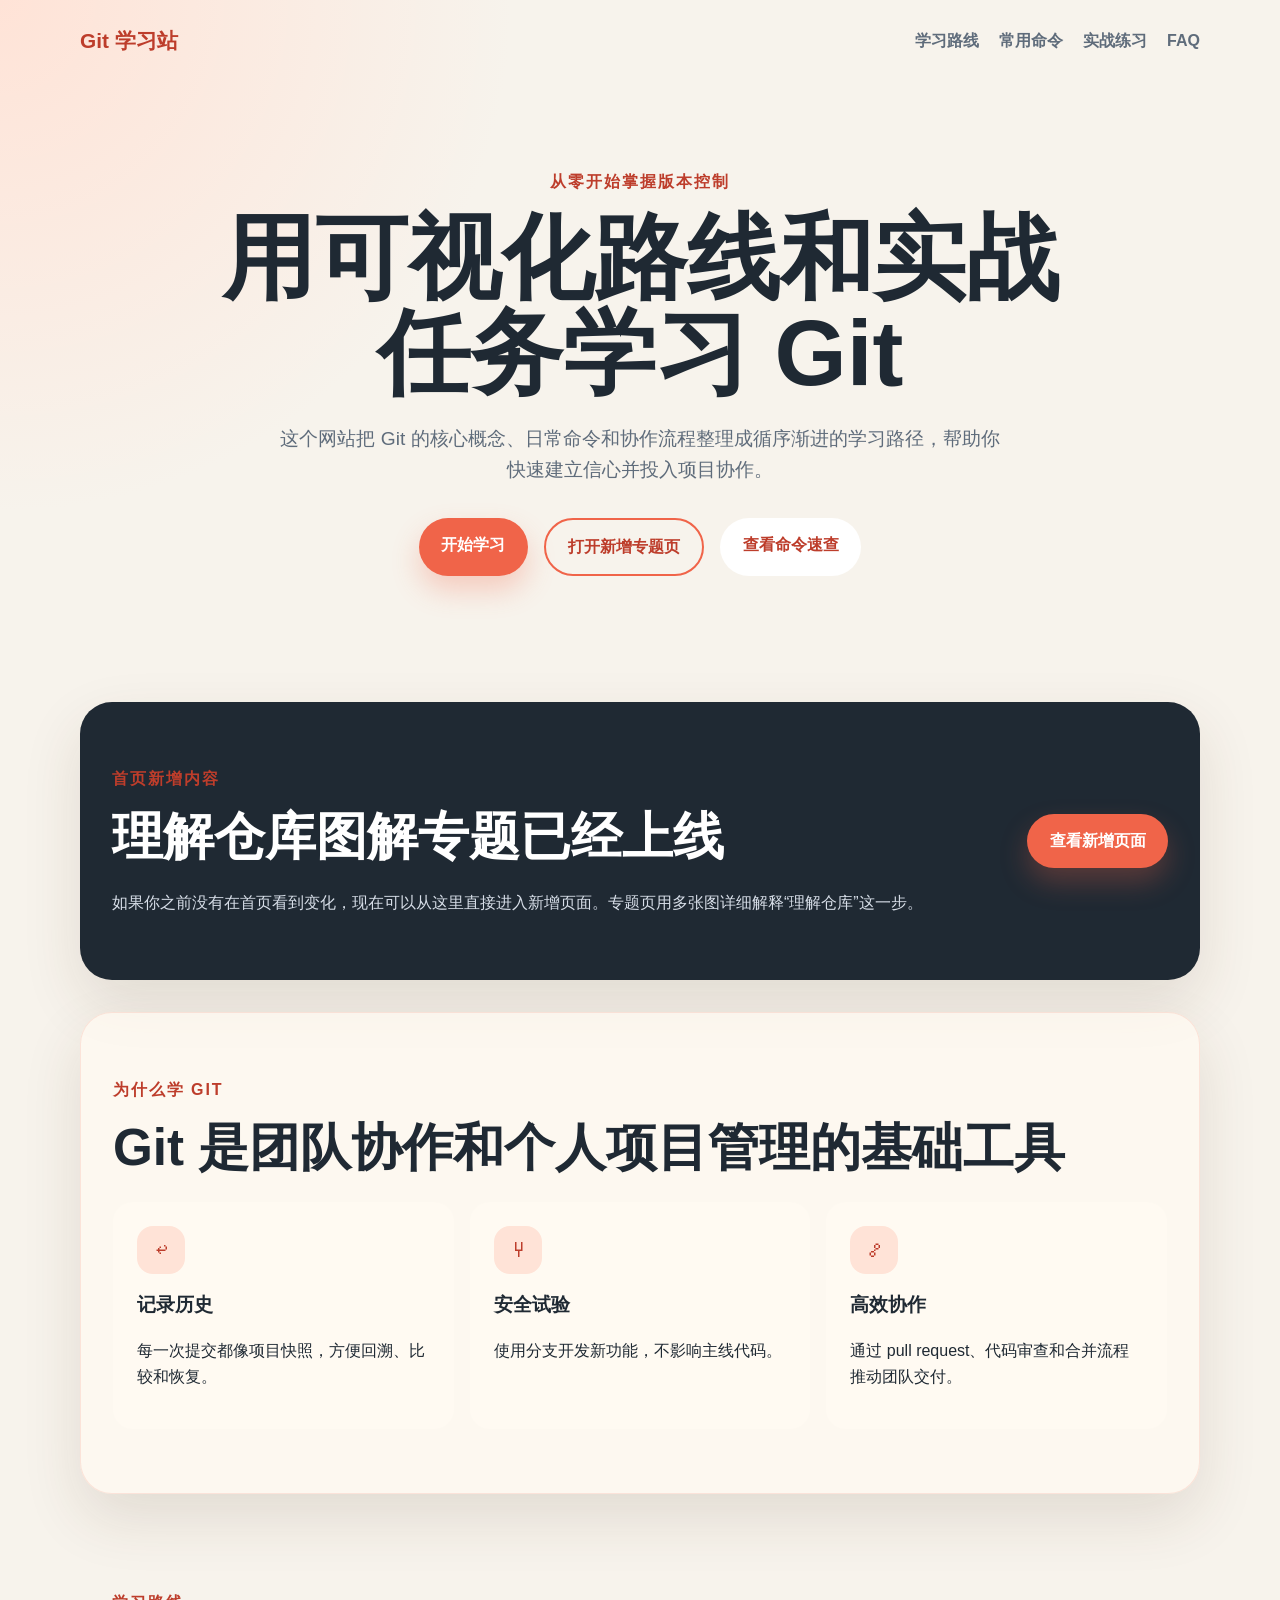
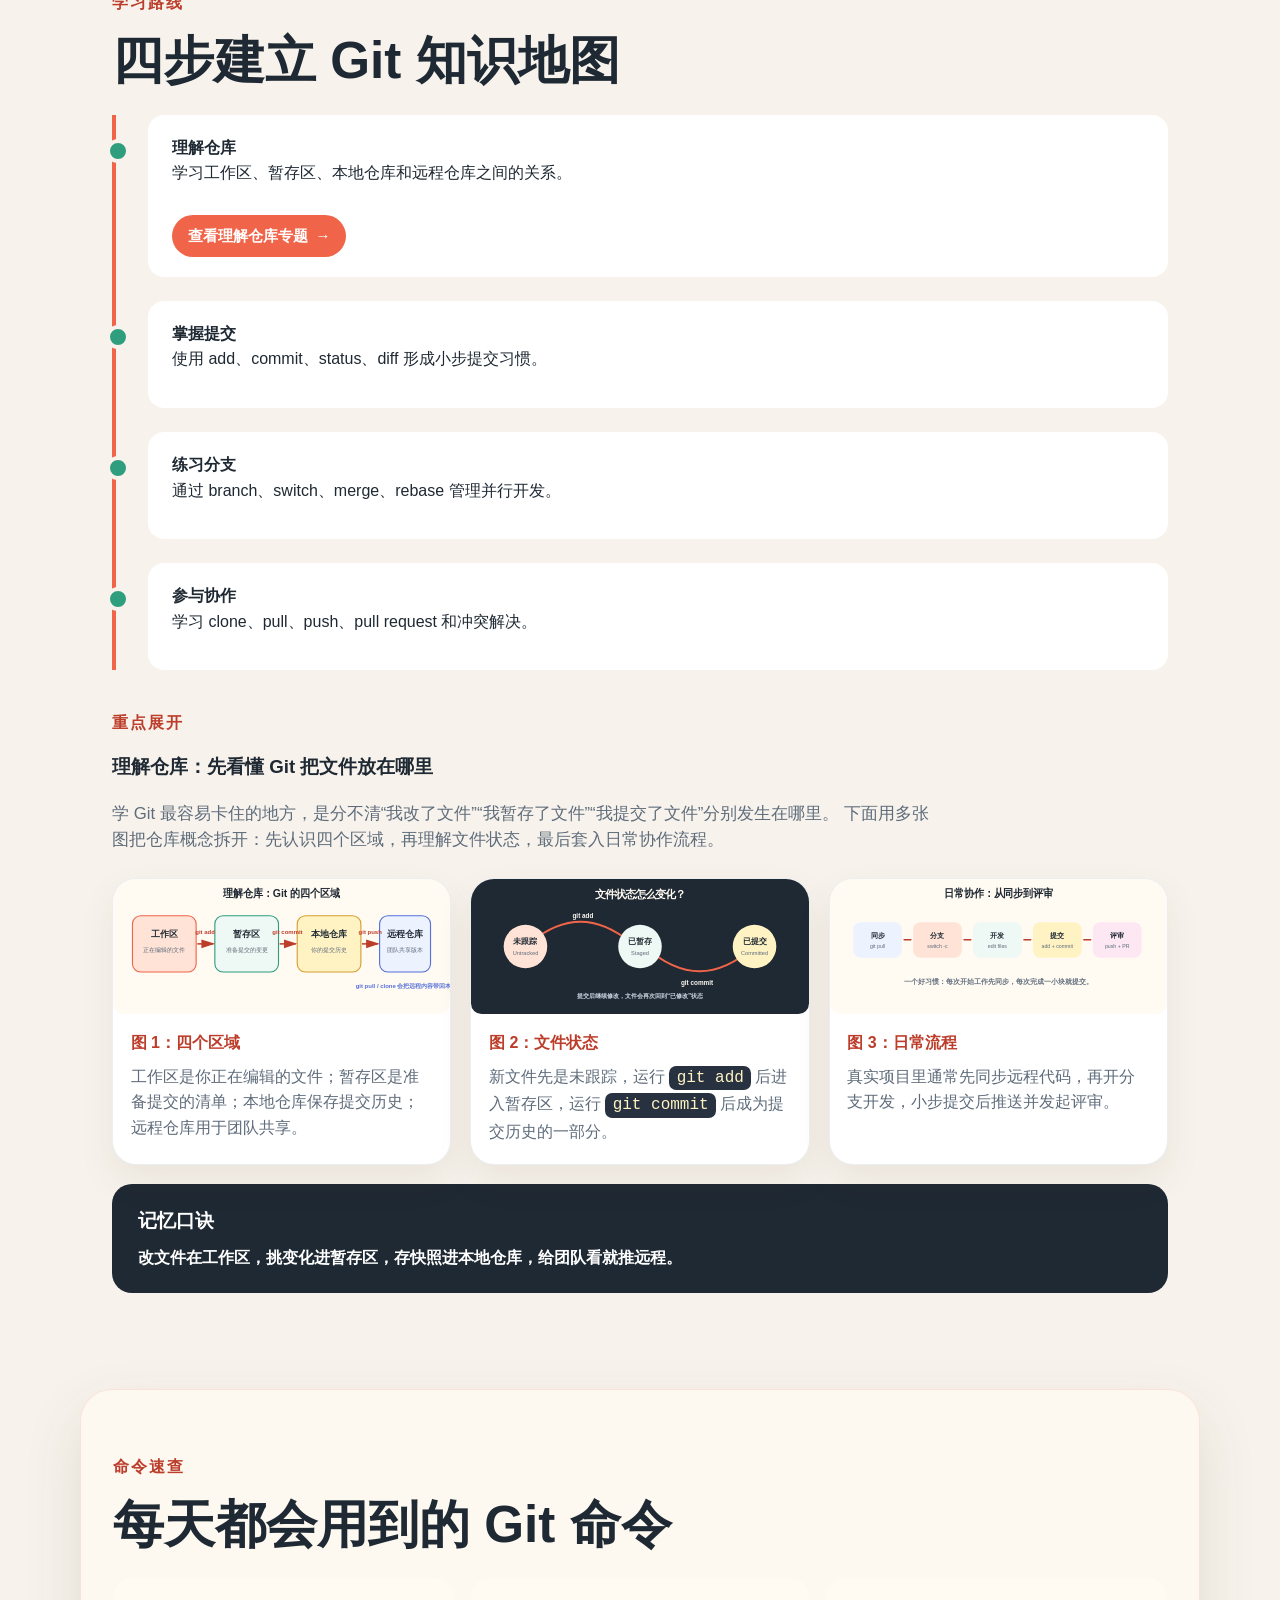
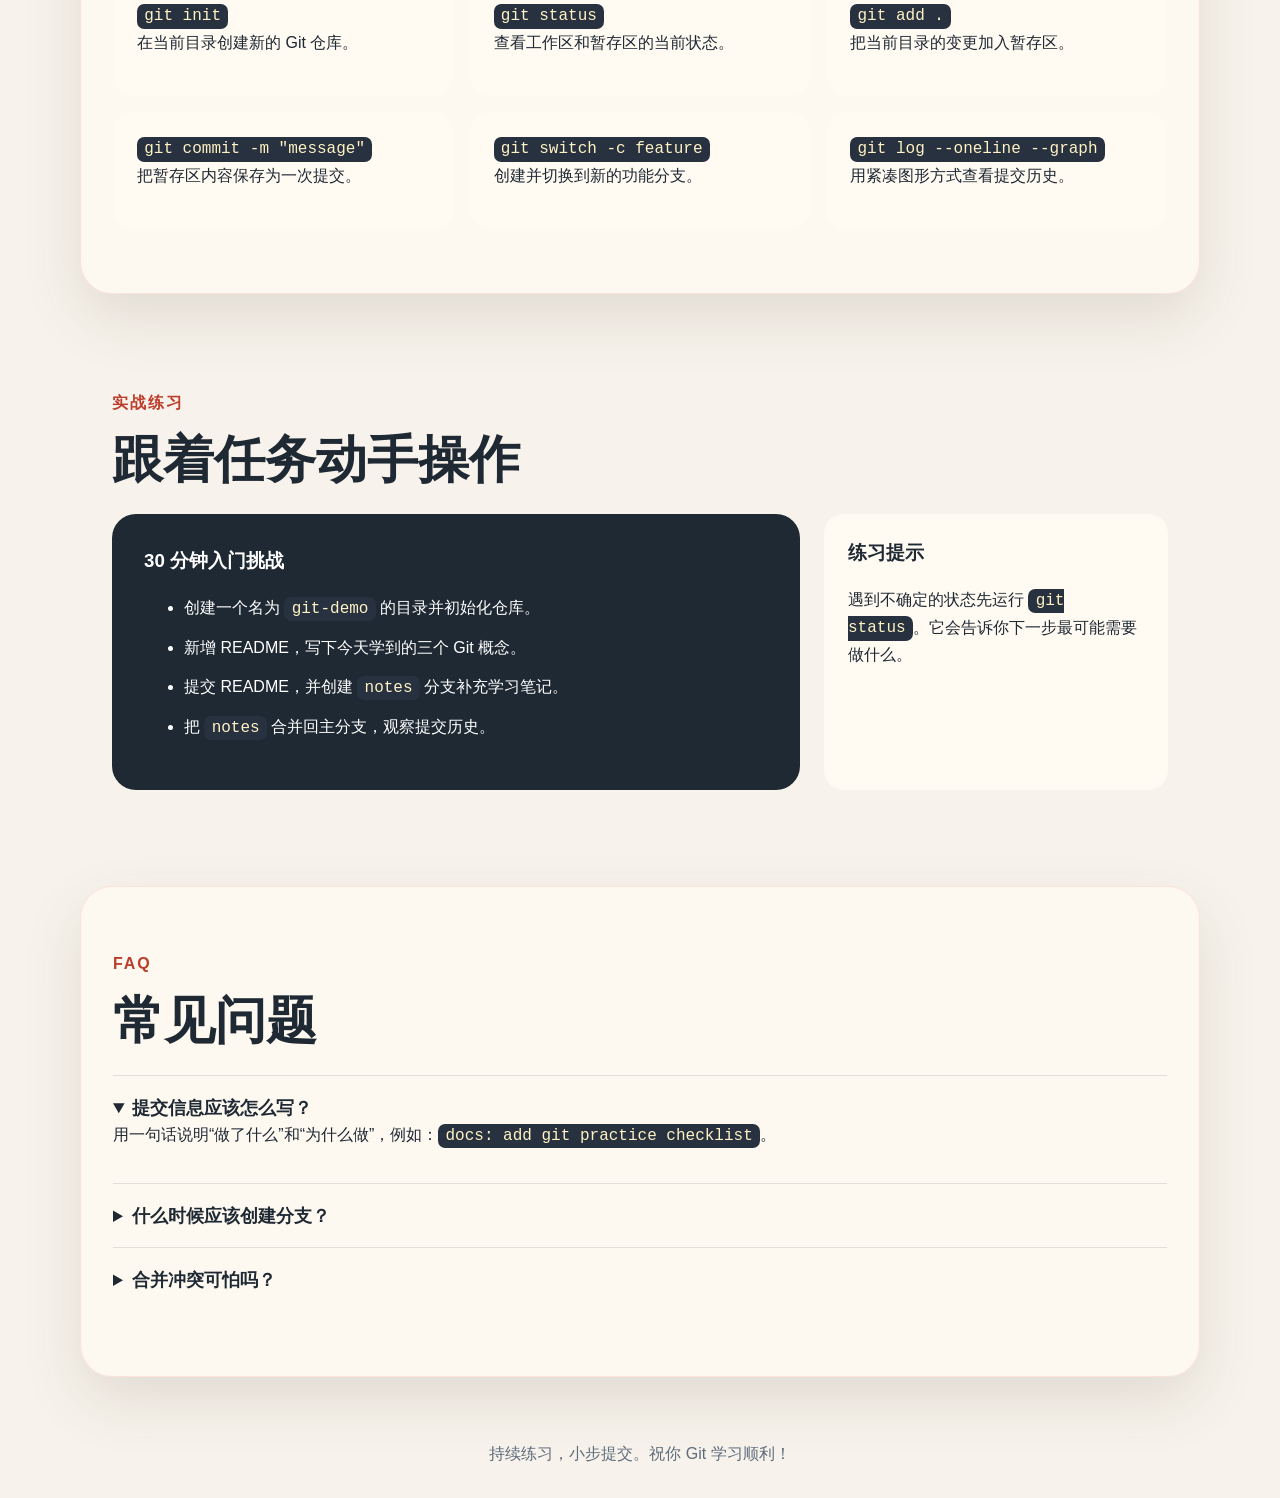
==== commit 91be485e: "Add repository roadmap jump button" ====
--- a/index.html
+++ b/index.html
@@ -26,12 +26,22 @@
       </p>
       <div class="hero-actions">
         <a class="button primary" href="#roadmap">开始学习</a>
+        <a class="button primary outline" href="repository.html">打开新增专题页</a>
         <a class="button secondary" href="#commands">查看命令速查</a>
       </div>
     </section>
   </header>
 
   <main>
+    <section class="section update-banner" aria-labelledby="update-title">
+      <div>
+        <p class="section-tag">首页新增内容</p>
+        <h2 id="update-title">理解仓库图解专题已经上线</h2>
+        <p>如果你之前没有在首页看到变化，现在可以从这里直接进入新增页面。专题页用多张图详细解释“理解仓库”这一步。</p>
+      </div>
+      <a class="button primary" href="repository.html">查看新增页面</a>
+    </section>
+
     <section class="section intro" aria-labelledby="why-title">
       <div>
         <p class="section-tag">为什么学 Git</p>
@@ -63,6 +73,7 @@
         <li>
           <strong>理解仓库</strong>
           <p>学习工作区、暂存区、本地仓库和远程仓库之间的关系。</p>
+          <a class="inline-link-button" href="repository.html">查看理解仓库专题</a>
         </li>
         <li>
           <strong>掌握提交</strong>
@@ -77,6 +88,48 @@
           <p>学习 clone、pull、push、pull request 和冲突解决。</p>
         </li>
       </ol>
+
+      <article class="repo-deep-dive" aria-labelledby="repo-detail-title">
+        <div class="section-heading">
+          <p class="section-tag">重点展开</p>
+          <h3 id="repo-detail-title">理解仓库：先看懂 Git 把文件放在哪里</h3>
+          <p>
+            学 Git 最容易卡住的地方，是分不清“我改了文件”“我暂存了文件”“我提交了文件”分别发生在哪里。
+            下面用多张图把仓库概念拆开：先认识四个区域，再理解文件状态，最后套入日常协作流程。
+          </p>
+        </div>
+
+        <div class="image-learning-grid">
+          <figure class="diagram-card">
+            <img src="assets/git-repository-zones.svg" alt="工作区、暂存区、本地仓库和远程仓库之间通过 add、commit、push、pull 连接的示意图" />
+            <figcaption>
+              <strong>图 1：四个区域</strong>
+              <span>工作区是你正在编辑的文件；暂存区是准备提交的清单；本地仓库保存提交历史；远程仓库用于团队共享。</span>
+            </figcaption>
+          </figure>
+
+          <figure class="diagram-card">
+            <img src="assets/git-file-lifecycle.svg" alt="文件从未跟踪到已暂存再到已提交的状态流转示意图" />
+            <figcaption>
+              <strong>图 2：文件状态</strong>
+              <span>新文件先是未跟踪，运行 <code>git add</code> 后进入暂存区，运行 <code>git commit</code> 后成为提交历史的一部分。</span>
+            </figcaption>
+          </figure>
+
+          <figure class="diagram-card">
+            <img src="assets/git-daily-workflow.svg" alt="Git 日常协作从同步、创建分支、开发、提交到推送评审的流程图" />
+            <figcaption>
+              <strong>图 3：日常流程</strong>
+              <span>真实项目里通常先同步远程代码，再开分支开发，小步提交后推送并发起评审。</span>
+            </figcaption>
+          </figure>
+        </div>
+
+        <div class="repo-notes">
+          <h4>记忆口诀</h4>
+          <p><strong>改文件在工作区，挑变化进暂存区，存快照进本地仓库，给团队看就推远程。</strong></p>
+        </div>
+      </article>
     </section>
 
     <section id="commands" class="section commands" aria-labelledby="commands-title">
--- a/styles.css
+++ b/styles.css
@@ -128,15 +128,52 @@
   box-shadow: 0 14px 28px rgba(240, 100, 73, 0.28);
 }
 
+.button.primary.outline {
+  background: transparent;
+  border: 2px solid var(--accent);
+  color: var(--accent-dark);
+  box-shadow: none;
+}
+
 .button.secondary {
   background: white;
   color: var(--accent-dark);
+}
+
+.sub-hero {
+  padding: 1.5rem clamp(1rem, 4vw, 5rem) 3rem;
+}
+
+.sub-hero-content {
+  margin: 4.5rem auto 0;
+  max-width: 900px;
+  text-align: center;
 }
 
 .section {
   margin: 0 auto 2rem;
   max-width: 1120px;
   padding: 4rem clamp(1rem, 4vw, 2rem);
+}
+
+.update-banner {
+  align-items: center;
+  background: #1f2933;
+  border-radius: 2rem;
+  box-shadow: var(--shadow);
+  color: white;
+  display: flex;
+  gap: 2rem;
+  justify-content: space-between;
+}
+
+.update-banner p:not(.section-tag) {
+  color: #d7dee8;
+  margin-bottom: 0;
+}
+
+.update-banner .button {
+  flex: 0 0 auto;
 }
 
 .intro,
@@ -204,6 +241,153 @@
   width: 1rem;
 }
 
+
+.inline-link-button {
+  align-items: center;
+  background: var(--accent);
+  border-radius: 999px;
+  color: white;
+  display: inline-flex;
+  font-size: 0.95rem;
+  font-weight: 800;
+  margin-top: 0.8rem;
+  padding: 0.55rem 1rem;
+}
+
+.inline-link-button::after {
+  content: "→";
+  margin-left: 0.45rem;
+}
+
+.inline-link-button:hover {
+  background: var(--accent-dark);
+}
+
+.repo-deep-dive {
+  margin-top: 2.5rem;
+}
+
+.repo-deep-dive .section-heading {
+  max-width: 820px;
+}
+
+.repo-deep-dive .section-heading p:last-child {
+  color: var(--muted);
+  font-size: 1.05rem;
+}
+
+.image-learning-grid {
+  display: grid;
+  gap: 1.2rem;
+  grid-template-columns: repeat(3, 1fr);
+  margin-top: 1.5rem;
+}
+
+.diagram-card {
+  background: white;
+  border: 1px solid rgba(31, 41, 51, 0.08);
+  border-radius: 1.5rem;
+  box-shadow: 0 16px 36px rgba(73, 47, 28, 0.08);
+  margin: 0;
+  overflow: hidden;
+}
+
+.diagram-card img {
+  display: block;
+  height: auto;
+  width: 100%;
+}
+
+.diagram-card figcaption {
+  display: grid;
+  gap: 0.5rem;
+  padding: 1rem 1.1rem 1.2rem;
+}
+
+.diagram-card figcaption strong {
+  color: var(--accent-dark);
+}
+
+.diagram-card figcaption span {
+  color: var(--muted);
+}
+
+.repo-notes {
+  background: #1f2933;
+  border-radius: 1.25rem;
+  color: white;
+  margin-top: 1.2rem;
+  padding: 1.4rem 1.6rem;
+}
+
+.repo-notes h4 {
+  font-size: 1.2rem;
+  margin: 0 0 0.5rem;
+}
+
+.repo-notes p {
+  margin-bottom: 0;
+}
+
+.wide-diagram,
+.story-row {
+  background: white;
+  border-radius: 1.5rem;
+  box-shadow: 0 16px 36px rgba(73, 47, 28, 0.08);
+  overflow: hidden;
+}
+
+.wide-diagram img,
+.story-row img {
+  display: block;
+  height: auto;
+  width: 100%;
+}
+
+.large-note {
+  color: var(--muted);
+  font-size: 1.1rem;
+  margin: 1.2rem 0 0;
+}
+
+.zone-grid {
+  display: grid;
+  gap: 1rem;
+  grid-template-columns: repeat(4, 1fr);
+}
+
+.zone-grid article {
+  background: white;
+  border-radius: 1.25rem;
+  padding: 1.4rem;
+}
+
+.zone-grid span {
+  color: var(--accent-dark);
+  font-weight: 900;
+  letter-spacing: 0.12em;
+}
+
+.image-story .story-row {
+  align-items: center;
+  display: grid;
+  gap: 1.5rem;
+  grid-template-columns: 1.4fr 1fr;
+  padding: 1rem;
+}
+
+.story-row.reverse {
+  grid-template-columns: 1fr 1.4fr;
+}
+
+.story-row.reverse img {
+  order: 2;
+}
+
+.story-row > div {
+  padding: 1rem;
+}
+
 .practice-panel {
   display: grid;
   gap: 1.5rem;
@@ -241,6 +425,7 @@
 @media (max-width: 760px) {
   .nav,
   .nav-links,
+  .update-banner,
   .practice-panel {
     align-items: flex-start;
     flex-direction: column;
@@ -248,8 +433,16 @@
 
   .feature-grid,
   .command-grid,
+  .image-learning-grid,
+  .zone-grid,
+  .image-story .story-row,
+  .story-row.reverse,
   .practice-panel {
     grid-template-columns: 1fr;
+  }
+
+  .story-row.reverse img {
+    order: 0;
   }
 
   .hero-content {
@@ -257,6 +450,11 @@
     text-align: left;
   }
 
+  .sub-hero-content {
+    margin-top: 3rem;
+    text-align: left;
+  }
+
   .hero-actions {
     justify-content: flex-start;
   }
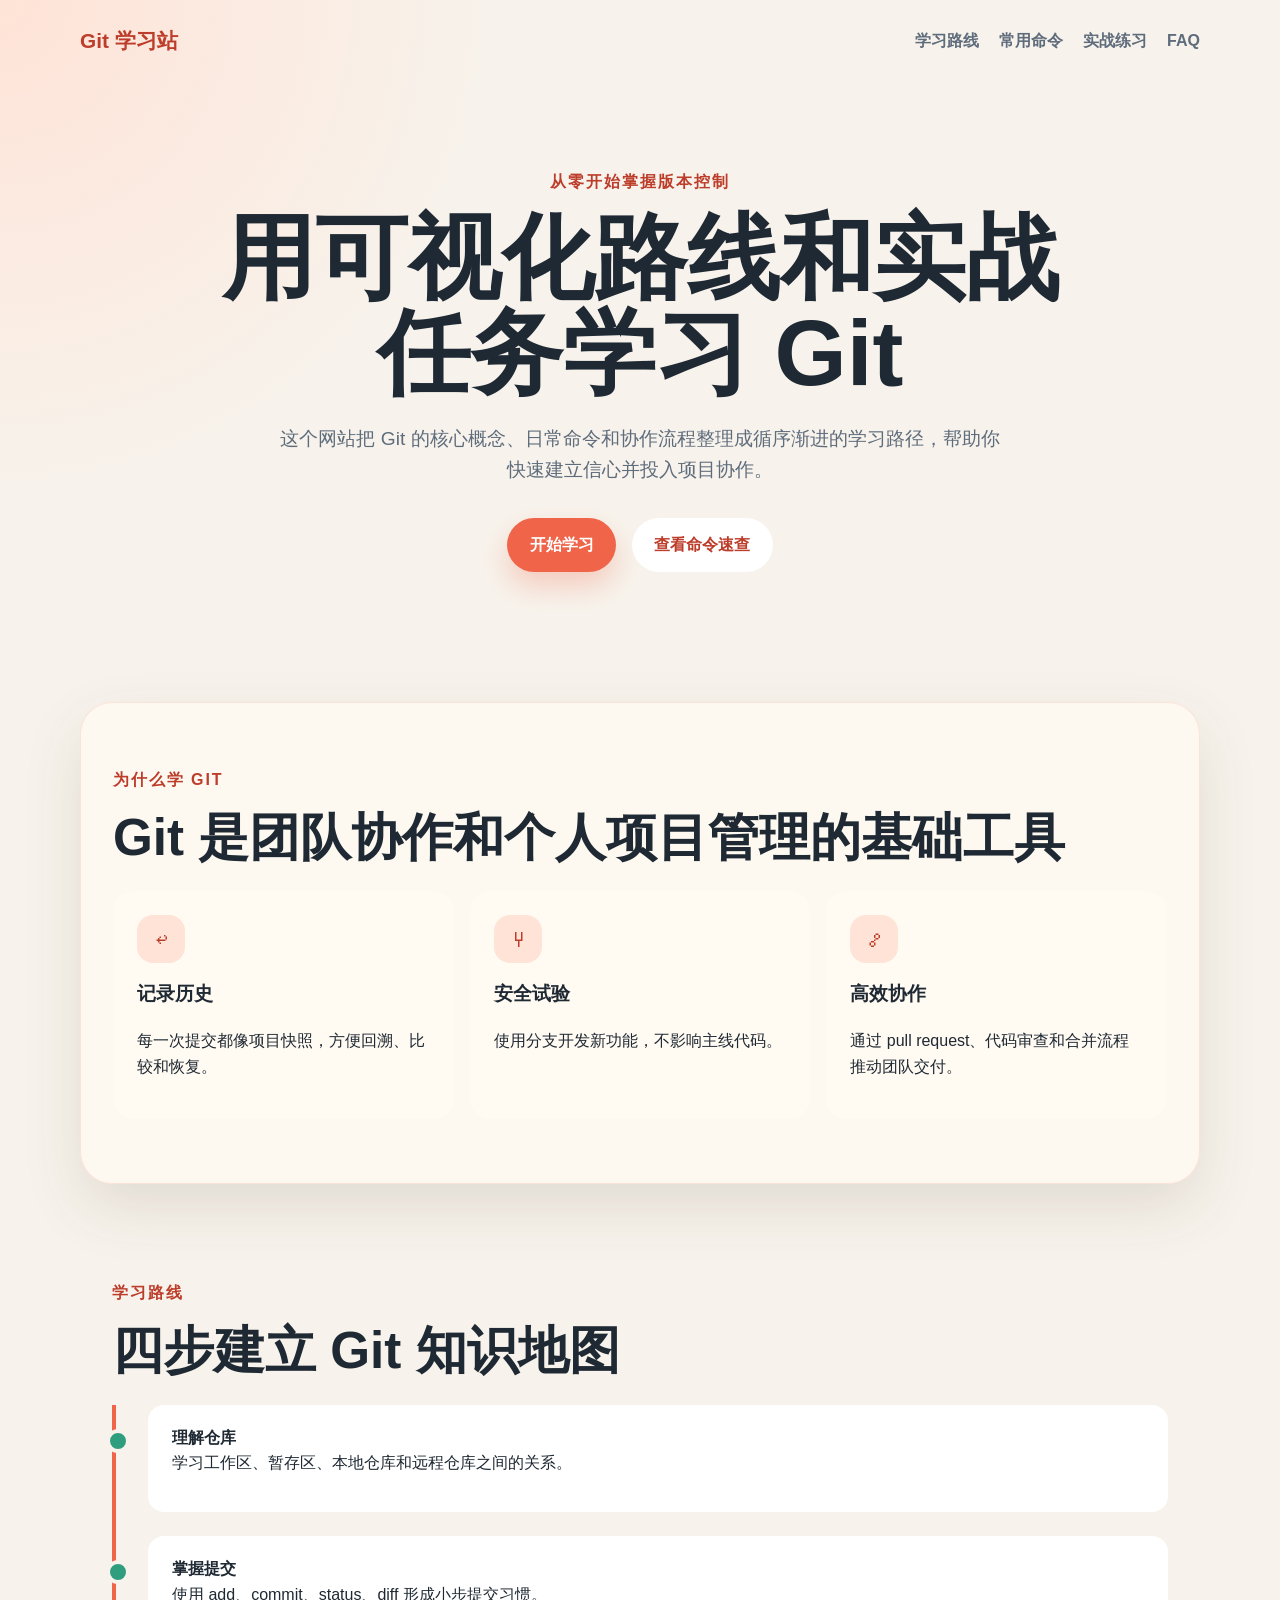
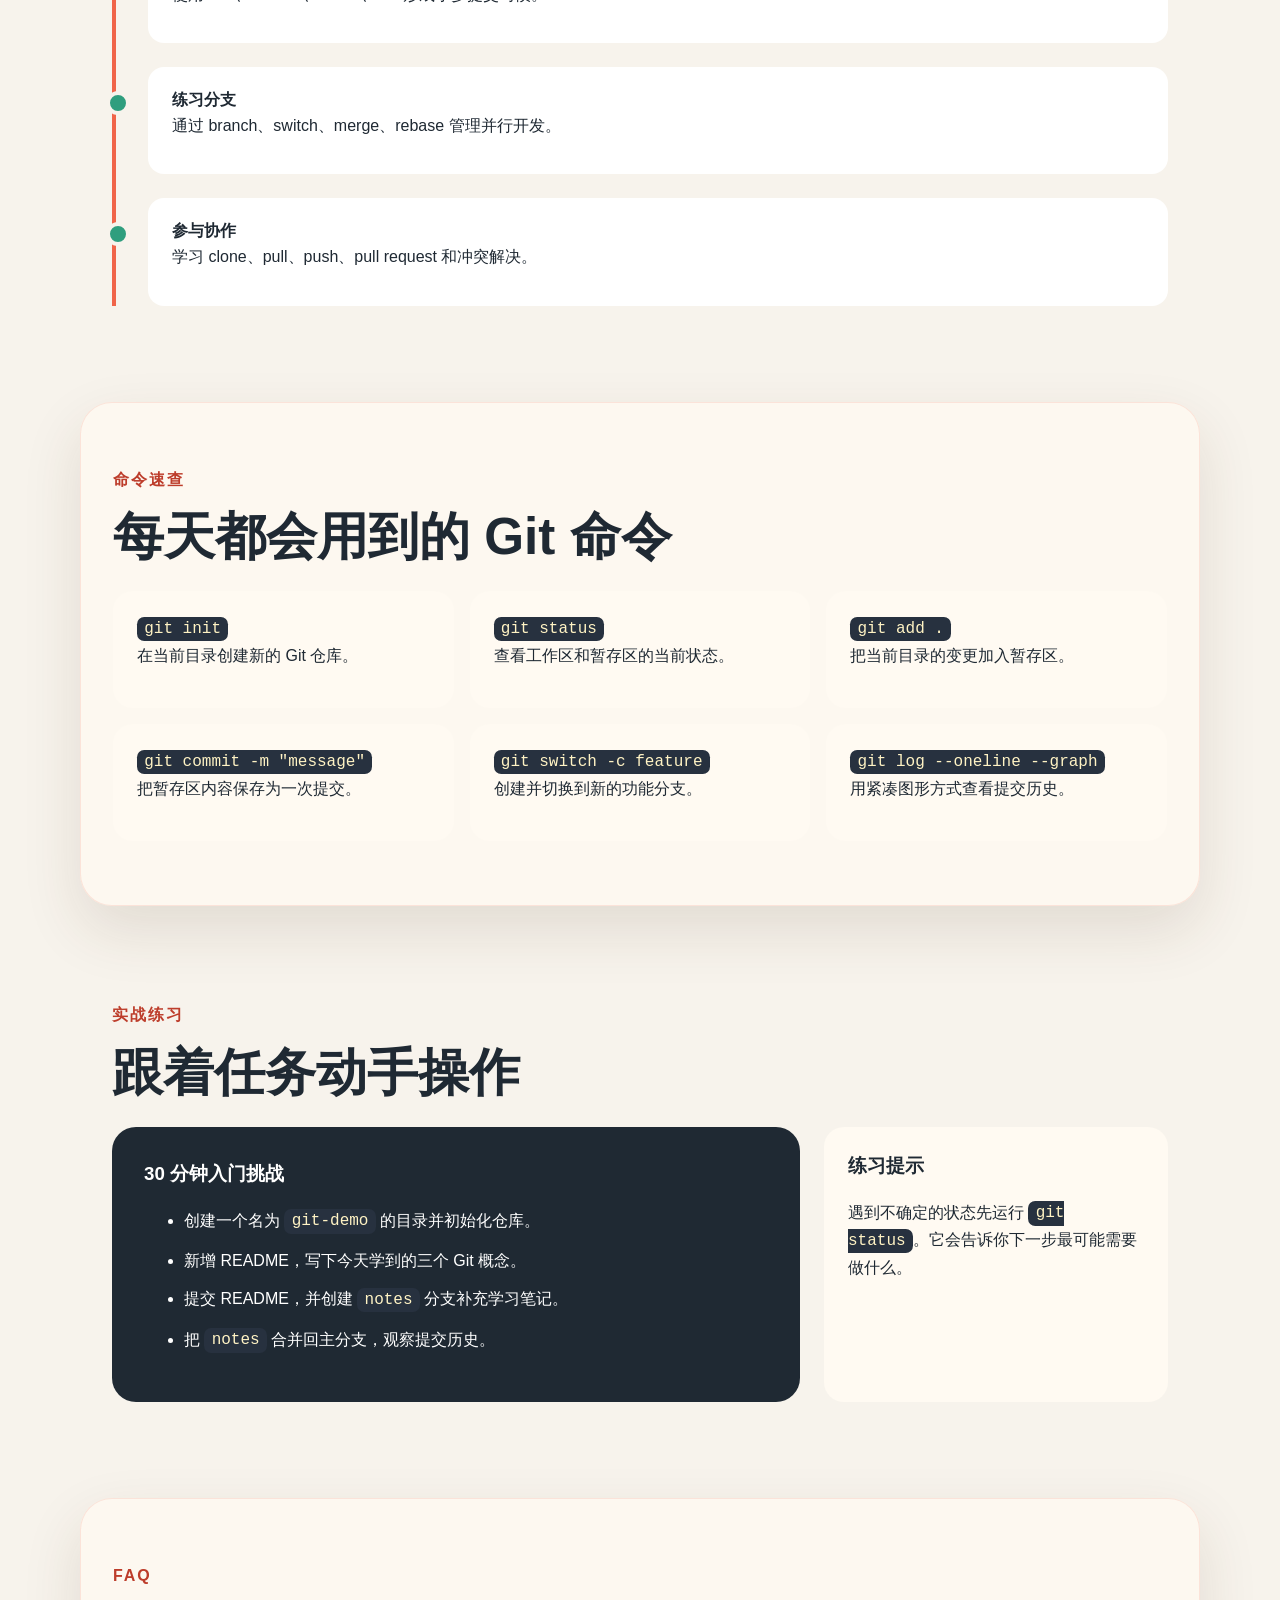
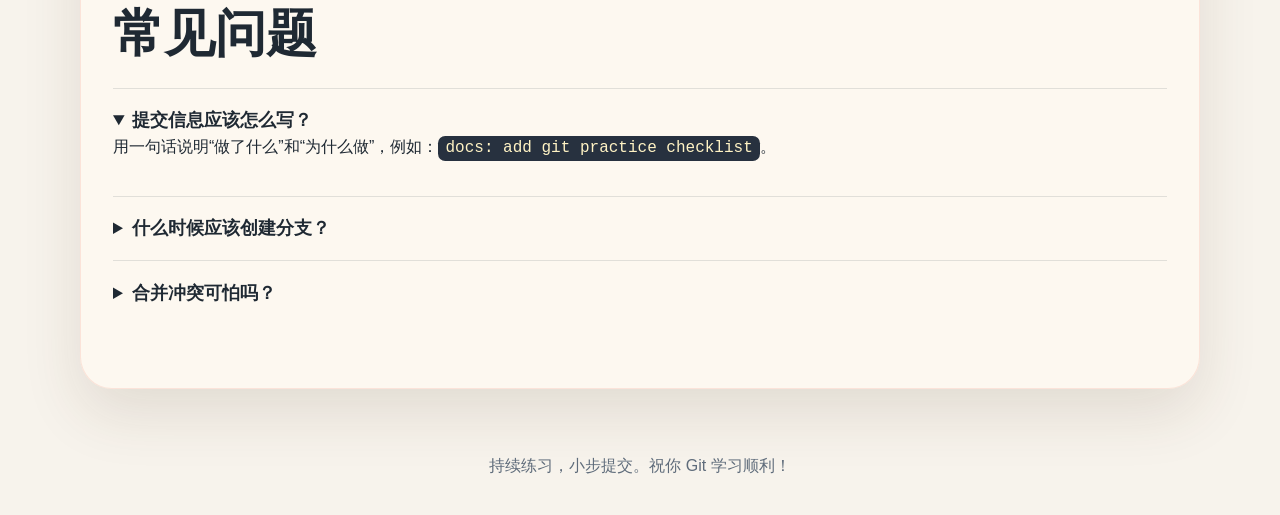
==== commit a290fbda: "Merge branch 'main' into codex/git" ====
--- a/index.html
+++ b/index.html
@@ -26,22 +26,12 @@
       </p>
       <div class="hero-actions">
         <a class="button primary" href="#roadmap">开始学习</a>
-        <a class="button primary outline" href="repository.html">打开新增专题页</a>
         <a class="button secondary" href="#commands">查看命令速查</a>
       </div>
     </section>
   </header>
 
   <main>
-    <section class="section update-banner" aria-labelledby="update-title">
-      <div>
-        <p class="section-tag">首页新增内容</p>
-        <h2 id="update-title">理解仓库图解专题已经上线</h2>
-        <p>如果你之前没有在首页看到变化，现在可以从这里直接进入新增页面。专题页用多张图详细解释“理解仓库”这一步。</p>
-      </div>
-      <a class="button primary" href="repository.html">查看新增页面</a>
-    </section>
-
     <section class="section intro" aria-labelledby="why-title">
       <div>
         <p class="section-tag">为什么学 Git</p>
@@ -73,7 +63,6 @@
         <li>
           <strong>理解仓库</strong>
           <p>学习工作区、暂存区、本地仓库和远程仓库之间的关系。</p>
-          <a class="inline-link-button" href="repository.html">查看理解仓库专题</a>
         </li>
         <li>
           <strong>掌握提交</strong>
@@ -88,48 +77,6 @@
           <p>学习 clone、pull、push、pull request 和冲突解决。</p>
         </li>
       </ol>
-
-      <article class="repo-deep-dive" aria-labelledby="repo-detail-title">
-        <div class="section-heading">
-          <p class="section-tag">重点展开</p>
-          <h3 id="repo-detail-title">理解仓库：先看懂 Git 把文件放在哪里</h3>
-          <p>
-            学 Git 最容易卡住的地方，是分不清“我改了文件”“我暂存了文件”“我提交了文件”分别发生在哪里。
-            下面用多张图把仓库概念拆开：先认识四个区域，再理解文件状态，最后套入日常协作流程。
-          </p>
-        </div>
-
-        <div class="image-learning-grid">
-          <figure class="diagram-card">
-            <img src="assets/git-repository-zones.svg" alt="工作区、暂存区、本地仓库和远程仓库之间通过 add、commit、push、pull 连接的示意图" />
-            <figcaption>
-              <strong>图 1：四个区域</strong>
-              <span>工作区是你正在编辑的文件；暂存区是准备提交的清单；本地仓库保存提交历史；远程仓库用于团队共享。</span>
-            </figcaption>
-          </figure>
-
-          <figure class="diagram-card">
-            <img src="assets/git-file-lifecycle.svg" alt="文件从未跟踪到已暂存再到已提交的状态流转示意图" />
-            <figcaption>
-              <strong>图 2：文件状态</strong>
-              <span>新文件先是未跟踪，运行 <code>git add</code> 后进入暂存区，运行 <code>git commit</code> 后成为提交历史的一部分。</span>
-            </figcaption>
-          </figure>
-
-          <figure class="diagram-card">
-            <img src="assets/git-daily-workflow.svg" alt="Git 日常协作从同步、创建分支、开发、提交到推送评审的流程图" />
-            <figcaption>
-              <strong>图 3：日常流程</strong>
-              <span>真实项目里通常先同步远程代码，再开分支开发，小步提交后推送并发起评审。</span>
-            </figcaption>
-          </figure>
-        </div>
-
-        <div class="repo-notes">
-          <h4>记忆口诀</h4>
-          <p><strong>改文件在工作区，挑变化进暂存区，存快照进本地仓库，给团队看就推远程。</strong></p>
-        </div>
-      </article>
     </section>
 
     <section id="commands" class="section commands" aria-labelledby="commands-title">
--- a/styles.css
+++ b/styles.css
@@ -128,52 +128,15 @@
   box-shadow: 0 14px 28px rgba(240, 100, 73, 0.28);
 }
 
-.button.primary.outline {
-  background: transparent;
-  border: 2px solid var(--accent);
-  color: var(--accent-dark);
-  box-shadow: none;
-}
-
 .button.secondary {
   background: white;
   color: var(--accent-dark);
-}
-
-.sub-hero {
-  padding: 1.5rem clamp(1rem, 4vw, 5rem) 3rem;
-}
-
-.sub-hero-content {
-  margin: 4.5rem auto 0;
-  max-width: 900px;
-  text-align: center;
 }
 
 .section {
   margin: 0 auto 2rem;
   max-width: 1120px;
   padding: 4rem clamp(1rem, 4vw, 2rem);
-}
-
-.update-banner {
-  align-items: center;
-  background: #1f2933;
-  border-radius: 2rem;
-  box-shadow: var(--shadow);
-  color: white;
-  display: flex;
-  gap: 2rem;
-  justify-content: space-between;
-}
-
-.update-banner p:not(.section-tag) {
-  color: #d7dee8;
-  margin-bottom: 0;
-}
-
-.update-banner .button {
-  flex: 0 0 auto;
 }
 
 .intro,
@@ -241,153 +204,6 @@
   width: 1rem;
 }
 
-
-.inline-link-button {
-  align-items: center;
-  background: var(--accent);
-  border-radius: 999px;
-  color: white;
-  display: inline-flex;
-  font-size: 0.95rem;
-  font-weight: 800;
-  margin-top: 0.8rem;
-  padding: 0.55rem 1rem;
-}
-
-.inline-link-button::after {
-  content: "→";
-  margin-left: 0.45rem;
-}
-
-.inline-link-button:hover {
-  background: var(--accent-dark);
-}
-
-.repo-deep-dive {
-  margin-top: 2.5rem;
-}
-
-.repo-deep-dive .section-heading {
-  max-width: 820px;
-}
-
-.repo-deep-dive .section-heading p:last-child {
-  color: var(--muted);
-  font-size: 1.05rem;
-}
-
-.image-learning-grid {
-  display: grid;
-  gap: 1.2rem;
-  grid-template-columns: repeat(3, 1fr);
-  margin-top: 1.5rem;
-}
-
-.diagram-card {
-  background: white;
-  border: 1px solid rgba(31, 41, 51, 0.08);
-  border-radius: 1.5rem;
-  box-shadow: 0 16px 36px rgba(73, 47, 28, 0.08);
-  margin: 0;
-  overflow: hidden;
-}
-
-.diagram-card img {
-  display: block;
-  height: auto;
-  width: 100%;
-}
-
-.diagram-card figcaption {
-  display: grid;
-  gap: 0.5rem;
-  padding: 1rem 1.1rem 1.2rem;
-}
-
-.diagram-card figcaption strong {
-  color: var(--accent-dark);
-}
-
-.diagram-card figcaption span {
-  color: var(--muted);
-}
-
-.repo-notes {
-  background: #1f2933;
-  border-radius: 1.25rem;
-  color: white;
-  margin-top: 1.2rem;
-  padding: 1.4rem 1.6rem;
-}
-
-.repo-notes h4 {
-  font-size: 1.2rem;
-  margin: 0 0 0.5rem;
-}
-
-.repo-notes p {
-  margin-bottom: 0;
-}
-
-.wide-diagram,
-.story-row {
-  background: white;
-  border-radius: 1.5rem;
-  box-shadow: 0 16px 36px rgba(73, 47, 28, 0.08);
-  overflow: hidden;
-}
-
-.wide-diagram img,
-.story-row img {
-  display: block;
-  height: auto;
-  width: 100%;
-}
-
-.large-note {
-  color: var(--muted);
-  font-size: 1.1rem;
-  margin: 1.2rem 0 0;
-}
-
-.zone-grid {
-  display: grid;
-  gap: 1rem;
-  grid-template-columns: repeat(4, 1fr);
-}
-
-.zone-grid article {
-  background: white;
-  border-radius: 1.25rem;
-  padding: 1.4rem;
-}
-
-.zone-grid span {
-  color: var(--accent-dark);
-  font-weight: 900;
-  letter-spacing: 0.12em;
-}
-
-.image-story .story-row {
-  align-items: center;
-  display: grid;
-  gap: 1.5rem;
-  grid-template-columns: 1.4fr 1fr;
-  padding: 1rem;
-}
-
-.story-row.reverse {
-  grid-template-columns: 1fr 1.4fr;
-}
-
-.story-row.reverse img {
-  order: 2;
-}
-
-.story-row > div {
-  padding: 1rem;
-}
-
 .practice-panel {
   display: grid;
   gap: 1.5rem;
@@ -425,7 +241,6 @@
 @media (max-width: 760px) {
   .nav,
   .nav-links,
-  .update-banner,
   .practice-panel {
     align-items: flex-start;
     flex-direction: column;
@@ -433,16 +248,8 @@
 
   .feature-grid,
   .command-grid,
-  .image-learning-grid,
-  .zone-grid,
-  .image-story .story-row,
-  .story-row.reverse,
   .practice-panel {
     grid-template-columns: 1fr;
-  }
-
-  .story-row.reverse img {
-    order: 0;
   }
 
   .hero-content {
@@ -450,11 +257,6 @@
     text-align: left;
   }
 
-  .sub-hero-content {
-    margin-top: 3rem;
-    text-align: left;
-  }
-
   .hero-actions {
     justify-content: flex-start;
   }
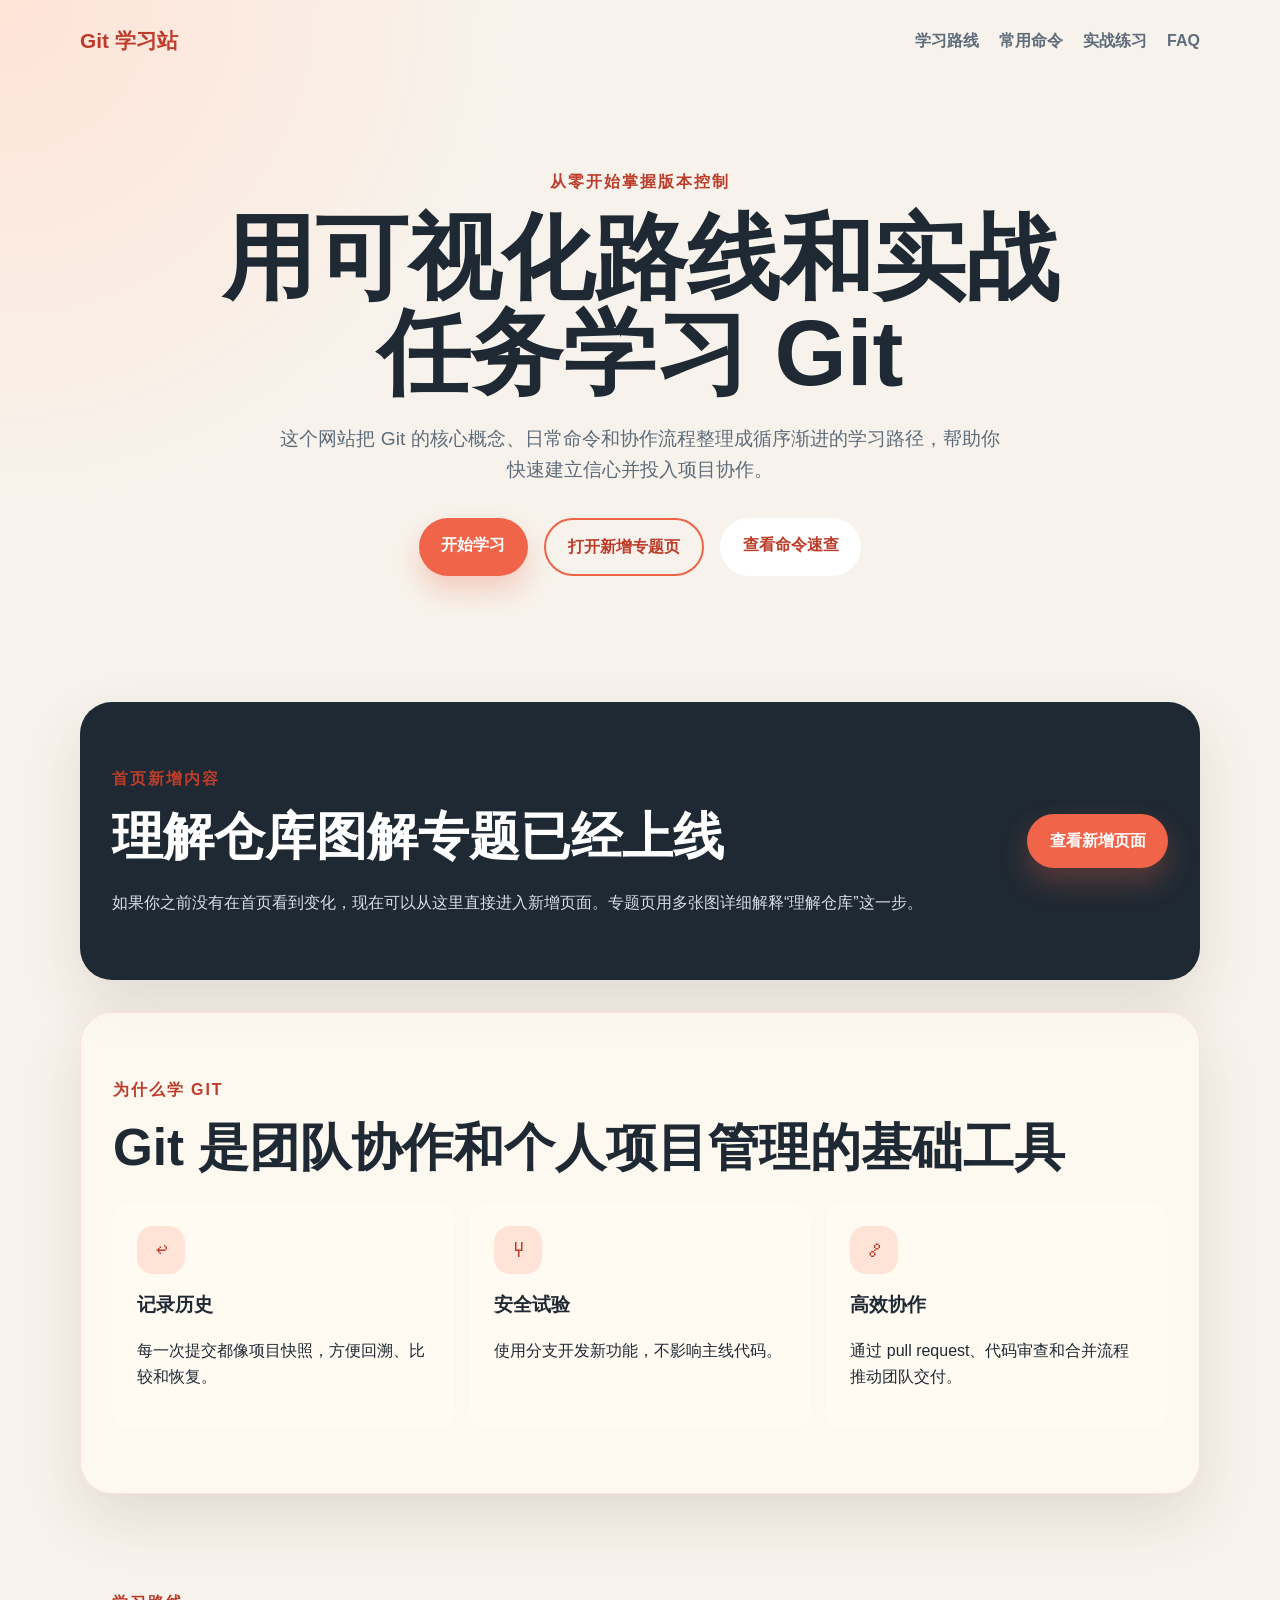
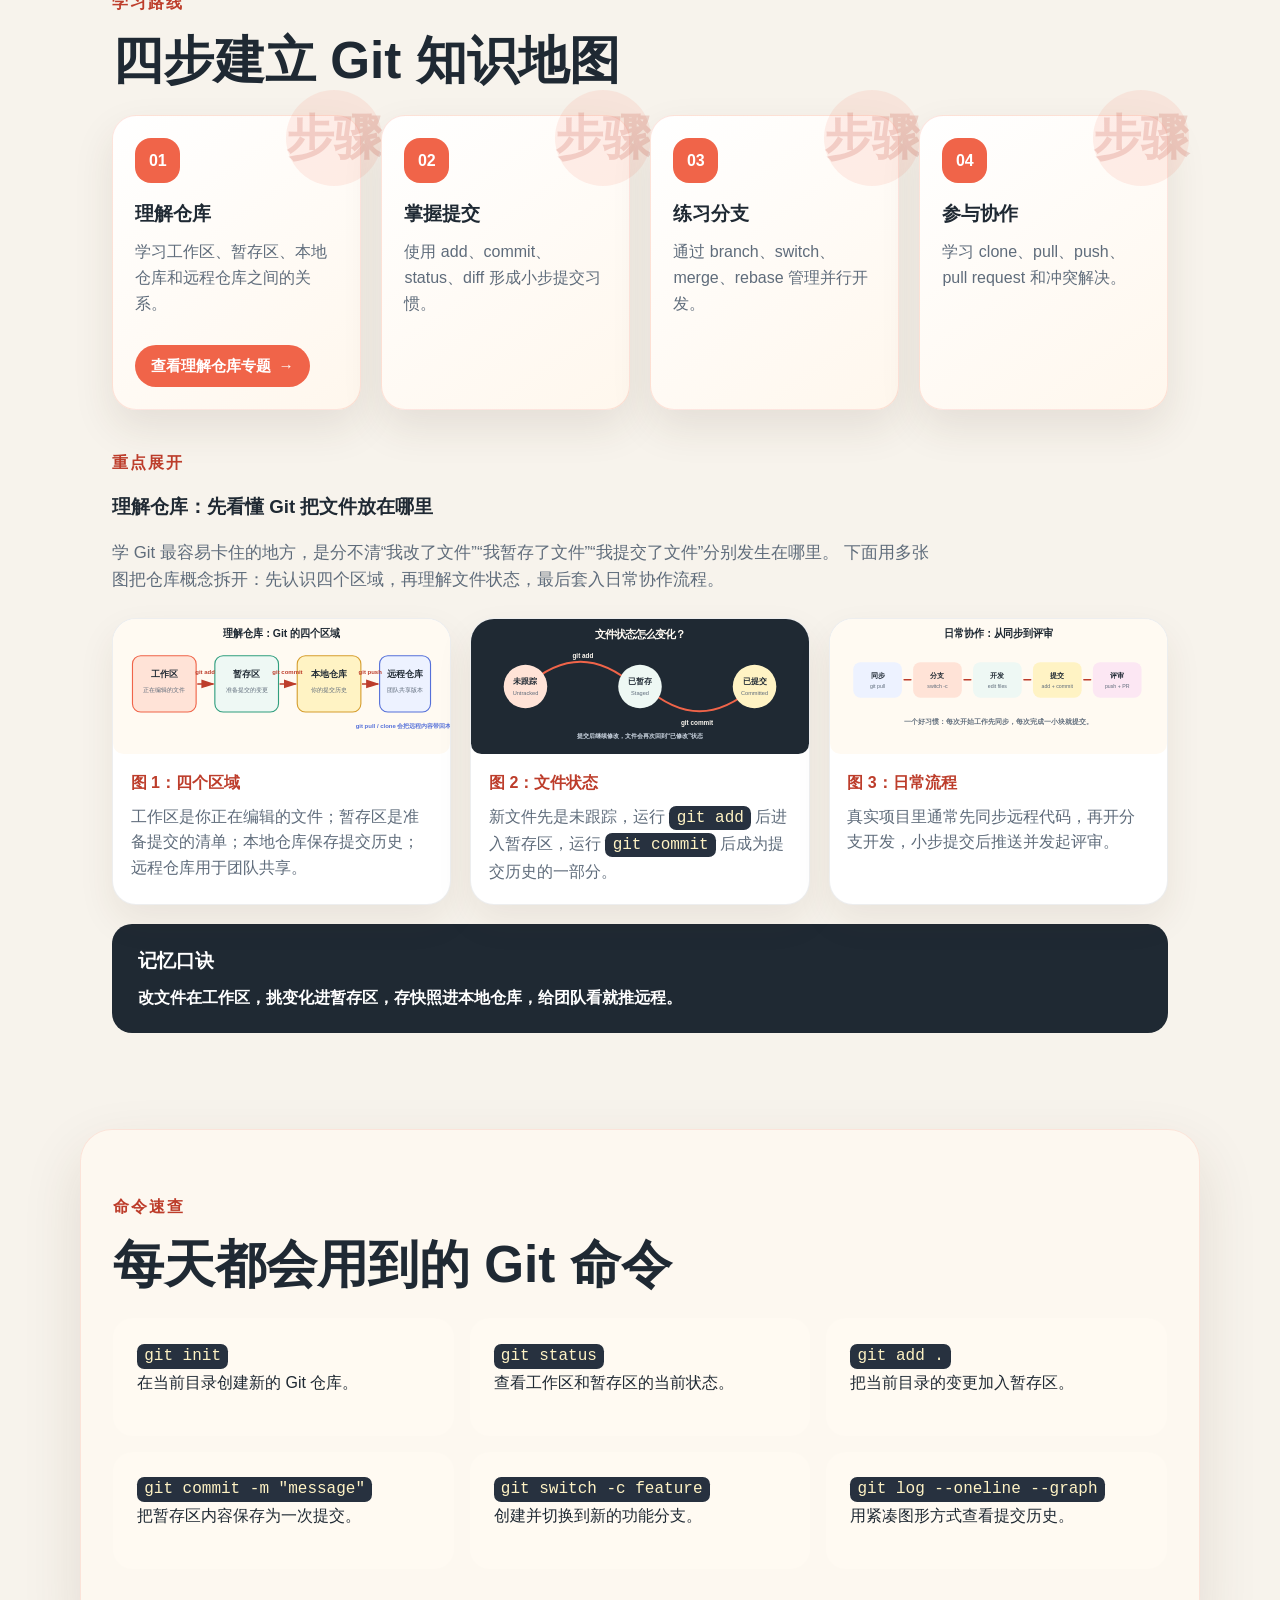
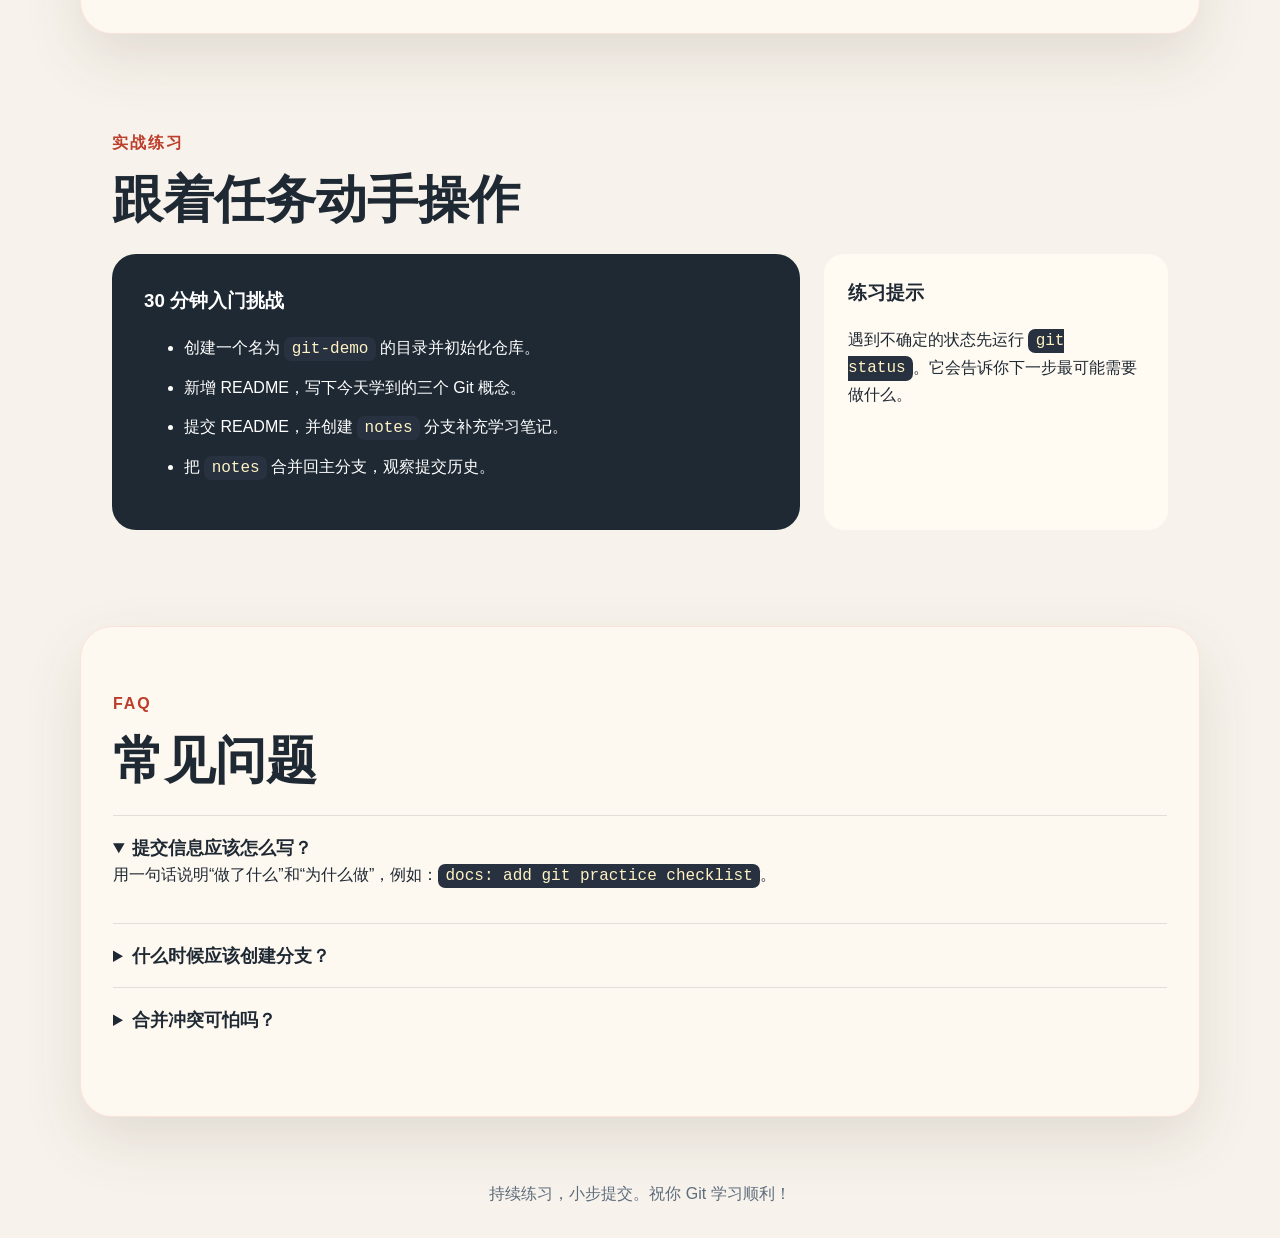
==== commit 5b70494f: "Enhance roadmap steps with card layout" ====
--- a/index.html
+++ b/index.html
@@ -26,12 +26,22 @@
       </p>
       <div class="hero-actions">
         <a class="button primary" href="#roadmap">开始学习</a>
+        <a class="button primary outline" href="repository.html">打开新增专题页</a>
         <a class="button secondary" href="#commands">查看命令速查</a>
       </div>
     </section>
   </header>
 
   <main>
+    <section class="section update-banner" aria-labelledby="update-title">
+      <div>
+        <p class="section-tag">首页新增内容</p>
+        <h2 id="update-title">理解仓库图解专题已经上线</h2>
+        <p>如果你之前没有在首页看到变化，现在可以从这里直接进入新增页面。专题页用多张图详细解释“理解仓库”这一步。</p>
+      </div>
+      <a class="button primary" href="repository.html">查看新增页面</a>
+    </section>
+
     <section class="section intro" aria-labelledby="why-title">
       <div>
         <p class="section-tag">为什么学 Git</p>
@@ -61,22 +71,69 @@
       <h2 id="roadmap-title">四步建立 Git 知识地图</h2>
       <ol class="timeline">
         <li>
+          <span class="step-number">01</span>
           <strong>理解仓库</strong>
           <p>学习工作区、暂存区、本地仓库和远程仓库之间的关系。</p>
-        </li>
-        <li>
+          <a class="inline-link-button" href="repository.html">查看理解仓库专题</a>
+        </li>
+        <li>
+          <span class="step-number">02</span>
           <strong>掌握提交</strong>
           <p>使用 add、commit、status、diff 形成小步提交习惯。</p>
         </li>
         <li>
+          <span class="step-number">03</span>
           <strong>练习分支</strong>
           <p>通过 branch、switch、merge、rebase 管理并行开发。</p>
         </li>
         <li>
+          <span class="step-number">04</span>
           <strong>参与协作</strong>
           <p>学习 clone、pull、push、pull request 和冲突解决。</p>
         </li>
       </ol>
+
+      <article class="repo-deep-dive" aria-labelledby="repo-detail-title">
+        <div class="section-heading">
+          <p class="section-tag">重点展开</p>
+          <h3 id="repo-detail-title">理解仓库：先看懂 Git 把文件放在哪里</h3>
+          <p>
+            学 Git 最容易卡住的地方，是分不清“我改了文件”“我暂存了文件”“我提交了文件”分别发生在哪里。
+            下面用多张图把仓库概念拆开：先认识四个区域，再理解文件状态，最后套入日常协作流程。
+          </p>
+        </div>
+
+        <div class="image-learning-grid">
+          <figure class="diagram-card">
+            <img src="assets/git-repository-zones.svg" alt="工作区、暂存区、本地仓库和远程仓库之间通过 add、commit、push、pull 连接的示意图" />
+            <figcaption>
+              <strong>图 1：四个区域</strong>
+              <span>工作区是你正在编辑的文件；暂存区是准备提交的清单；本地仓库保存提交历史；远程仓库用于团队共享。</span>
+            </figcaption>
+          </figure>
+
+          <figure class="diagram-card">
+            <img src="assets/git-file-lifecycle.svg" alt="文件从未跟踪到已暂存再到已提交的状态流转示意图" />
+            <figcaption>
+              <strong>图 2：文件状态</strong>
+              <span>新文件先是未跟踪，运行 <code>git add</code> 后进入暂存区，运行 <code>git commit</code> 后成为提交历史的一部分。</span>
+            </figcaption>
+          </figure>
+
+          <figure class="diagram-card">
+            <img src="assets/git-daily-workflow.svg" alt="Git 日常协作从同步、创建分支、开发、提交到推送评审的流程图" />
+            <figcaption>
+              <strong>图 3：日常流程</strong>
+              <span>真实项目里通常先同步远程代码，再开分支开发，小步提交后推送并发起评审。</span>
+            </figcaption>
+          </figure>
+        </div>
+
+        <div class="repo-notes">
+          <h4>记忆口诀</h4>
+          <p><strong>改文件在工作区，挑变化进暂存区，存快照进本地仓库，给团队看就推远程。</strong></p>
+        </div>
+      </article>
     </section>
 
     <section id="commands" class="section commands" aria-labelledby="commands-title">
--- a/styles.css
+++ b/styles.css
@@ -128,15 +128,52 @@
   box-shadow: 0 14px 28px rgba(240, 100, 73, 0.28);
 }
 
+.button.primary.outline {
+  background: transparent;
+  border: 2px solid var(--accent);
+  color: var(--accent-dark);
+  box-shadow: none;
+}
+
 .button.secondary {
   background: white;
   color: var(--accent-dark);
+}
+
+.sub-hero {
+  padding: 1.5rem clamp(1rem, 4vw, 5rem) 3rem;
+}
+
+.sub-hero-content {
+  margin: 4.5rem auto 0;
+  max-width: 900px;
+  text-align: center;
 }
 
 .section {
   margin: 0 auto 2rem;
   max-width: 1120px;
   padding: 4rem clamp(1rem, 4vw, 2rem);
+}
+
+.update-banner {
+  align-items: center;
+  background: #1f2933;
+  border-radius: 2rem;
+  box-shadow: var(--shadow);
+  color: white;
+  display: flex;
+  gap: 2rem;
+  justify-content: space-between;
+}
+
+.update-banner p:not(.section-tag) {
+  color: #d7dee8;
+  margin-bottom: 0;
+}
+
+.update-banner .button {
+  flex: 0 0 auto;
 }
 
 .intro,
@@ -177,31 +214,224 @@
 }
 
 .timeline {
-  border-left: 4px solid var(--accent);
-  display: grid;
-  gap: 1.5rem;
+  counter-reset: roadmap-step;
+  display: grid;
+  gap: 1.25rem;
+  grid-template-columns: repeat(4, 1fr);
   list-style: none;
   margin: 0;
-  padding-left: 2rem;
+  padding: 0;
 }
 
 .timeline li {
+  background: linear-gradient(145deg, #ffffff 0%, #fff7ed 100%);
+  border: 1px solid rgba(240, 100, 73, 0.16);
+  border-radius: 1.5rem;
+  box-shadow: 0 18px 40px rgba(73, 47, 28, 0.1);
+  min-height: 220px;
+  padding: 1.4rem;
+  position: relative;
+  transition: transform 0.2s ease, box-shadow 0.2s ease;
+}
+
+.timeline li:hover {
+  box-shadow: 0 24px 52px rgba(73, 47, 28, 0.16);
+  transform: translateY(-6px);
+}
+
+.timeline li::before {
+  background: rgba(240, 100, 73, 0.1);
+  border-radius: 999px;
+  color: rgba(189, 61, 43, 0.18);
+  content: "步骤";
+  font-size: 3rem;
+  font-weight: 900;
+  height: 6rem;
+  line-height: 6rem;
+  position: absolute;
+  right: -1.4rem;
+  text-align: center;
+  top: -1.6rem;
+  width: 6rem;
+}
+
+.step-number {
+  align-items: center;
+  background: var(--accent);
+  border-radius: 1rem;
+  color: white;
+  display: inline-flex;
+  font-weight: 900;
+  height: 2.8rem;
+  justify-content: center;
+  margin-bottom: 1rem;
+  position: relative;
+  width: 2.8rem;
+  z-index: 1;
+}
+
+.timeline strong,
+.timeline p,
+.timeline .inline-link-button {
+  position: relative;
+  z-index: 1;
+}
+
+.timeline strong {
+  display: block;
+  font-size: 1.2rem;
+  margin-bottom: 0.6rem;
+}
+
+.timeline p {
+  color: var(--muted);
+}
+
+
+.inline-link-button {
+  align-items: center;
+  background: var(--accent);
+  border-radius: 999px;
+  color: white;
+  display: inline-flex;
+  font-size: 0.95rem;
+  font-weight: 800;
+  margin-top: 0.8rem;
+  padding: 0.55rem 1rem;
+}
+
+.inline-link-button::after {
+  content: "→";
+  margin-left: 0.45rem;
+}
+
+.inline-link-button:hover {
+  background: var(--accent-dark);
+}
+
+.repo-deep-dive {
+  margin-top: 2.5rem;
+}
+
+.repo-deep-dive .section-heading {
+  max-width: 820px;
+}
+
+.repo-deep-dive .section-heading p:last-child {
+  color: var(--muted);
+  font-size: 1.05rem;
+}
+
+.image-learning-grid {
+  display: grid;
+  gap: 1.2rem;
+  grid-template-columns: repeat(3, 1fr);
+  margin-top: 1.5rem;
+}
+
+.diagram-card {
   background: white;
-  border-radius: 1rem;
-  padding: 1.25rem 1.5rem;
-  position: relative;
-}
-
-.timeline li::before {
-  background: var(--green);
-  border: 4px solid var(--bg);
-  border-radius: 999px;
-  content: "";
-  height: 1rem;
-  left: -2.65rem;
-  position: absolute;
-  top: 1.5rem;
-  width: 1rem;
+  border: 1px solid rgba(31, 41, 51, 0.08);
+  border-radius: 1.5rem;
+  box-shadow: 0 16px 36px rgba(73, 47, 28, 0.08);
+  margin: 0;
+  overflow: hidden;
+}
+
+.diagram-card img {
+  display: block;
+  height: auto;
+  width: 100%;
+}
+
+.diagram-card figcaption {
+  display: grid;
+  gap: 0.5rem;
+  padding: 1rem 1.1rem 1.2rem;
+}
+
+.diagram-card figcaption strong {
+  color: var(--accent-dark);
+}
+
+.diagram-card figcaption span {
+  color: var(--muted);
+}
+
+.repo-notes {
+  background: #1f2933;
+  border-radius: 1.25rem;
+  color: white;
+  margin-top: 1.2rem;
+  padding: 1.4rem 1.6rem;
+}
+
+.repo-notes h4 {
+  font-size: 1.2rem;
+  margin: 0 0 0.5rem;
+}
+
+.repo-notes p {
+  margin-bottom: 0;
+}
+
+.wide-diagram,
+.story-row {
+  background: white;
+  border-radius: 1.5rem;
+  box-shadow: 0 16px 36px rgba(73, 47, 28, 0.08);
+  overflow: hidden;
+}
+
+.wide-diagram img,
+.story-row img {
+  display: block;
+  height: auto;
+  width: 100%;
+}
+
+.large-note {
+  color: var(--muted);
+  font-size: 1.1rem;
+  margin: 1.2rem 0 0;
+}
+
+.zone-grid {
+  display: grid;
+  gap: 1rem;
+  grid-template-columns: repeat(4, 1fr);
+}
+
+.zone-grid article {
+  background: white;
+  border-radius: 1.25rem;
+  padding: 1.4rem;
+}
+
+.zone-grid span {
+  color: var(--accent-dark);
+  font-weight: 900;
+  letter-spacing: 0.12em;
+}
+
+.image-story .story-row {
+  align-items: center;
+  display: grid;
+  gap: 1.5rem;
+  grid-template-columns: 1.4fr 1fr;
+  padding: 1rem;
+}
+
+.story-row.reverse {
+  grid-template-columns: 1fr 1.4fr;
+}
+
+.story-row.reverse img {
+  order: 2;
+}
+
+.story-row > div {
+  padding: 1rem;
 }
 
 .practice-panel {
@@ -241,6 +471,7 @@
 @media (max-width: 760px) {
   .nav,
   .nav-links,
+  .update-banner,
   .practice-panel {
     align-items: flex-start;
     flex-direction: column;
@@ -248,8 +479,17 @@
 
   .feature-grid,
   .command-grid,
+  .image-learning-grid,
+  .timeline,
+  .zone-grid,
+  .image-story .story-row,
+  .story-row.reverse,
   .practice-panel {
     grid-template-columns: 1fr;
+  }
+
+  .story-row.reverse img {
+    order: 0;
   }
 
   .hero-content {
@@ -257,6 +497,11 @@
     text-align: left;
   }
 
+  .sub-hero-content {
+    margin-top: 3rem;
+    text-align: left;
+  }
+
   .hero-actions {
     justify-content: flex-start;
   }
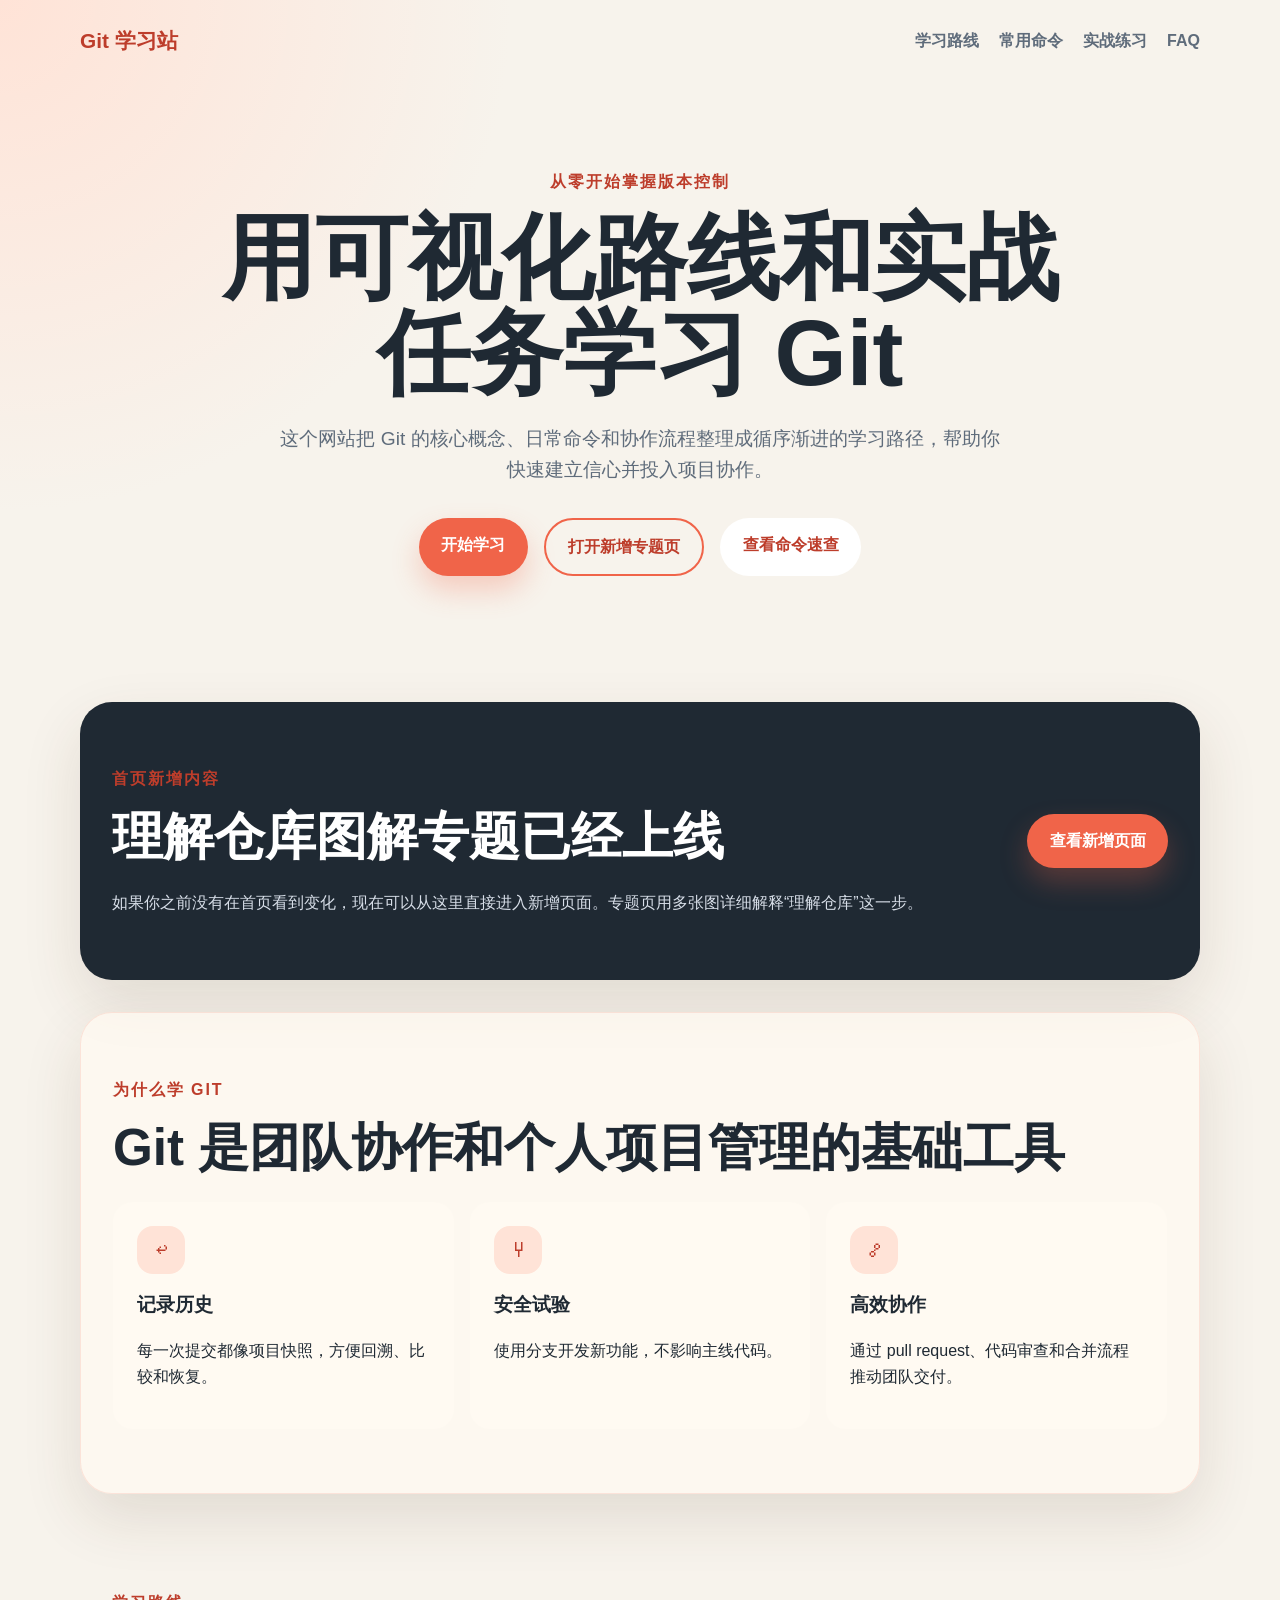
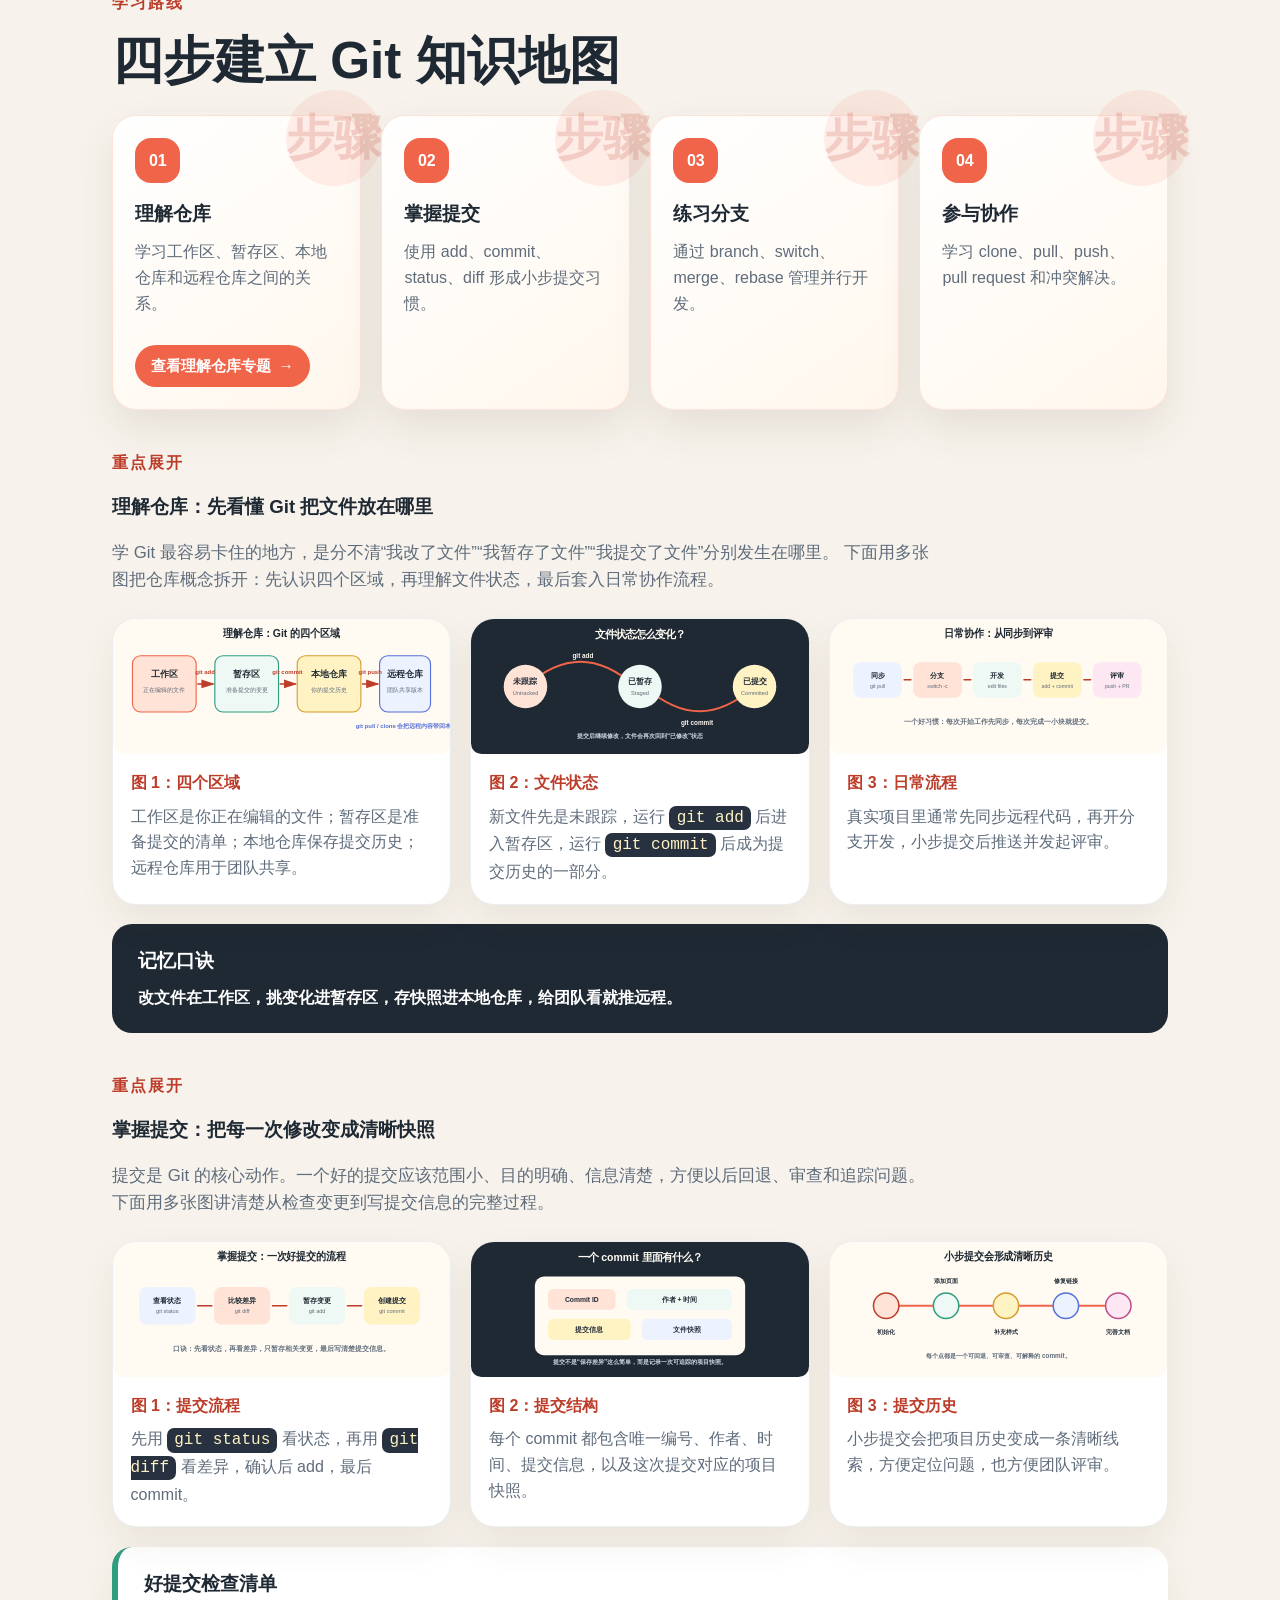
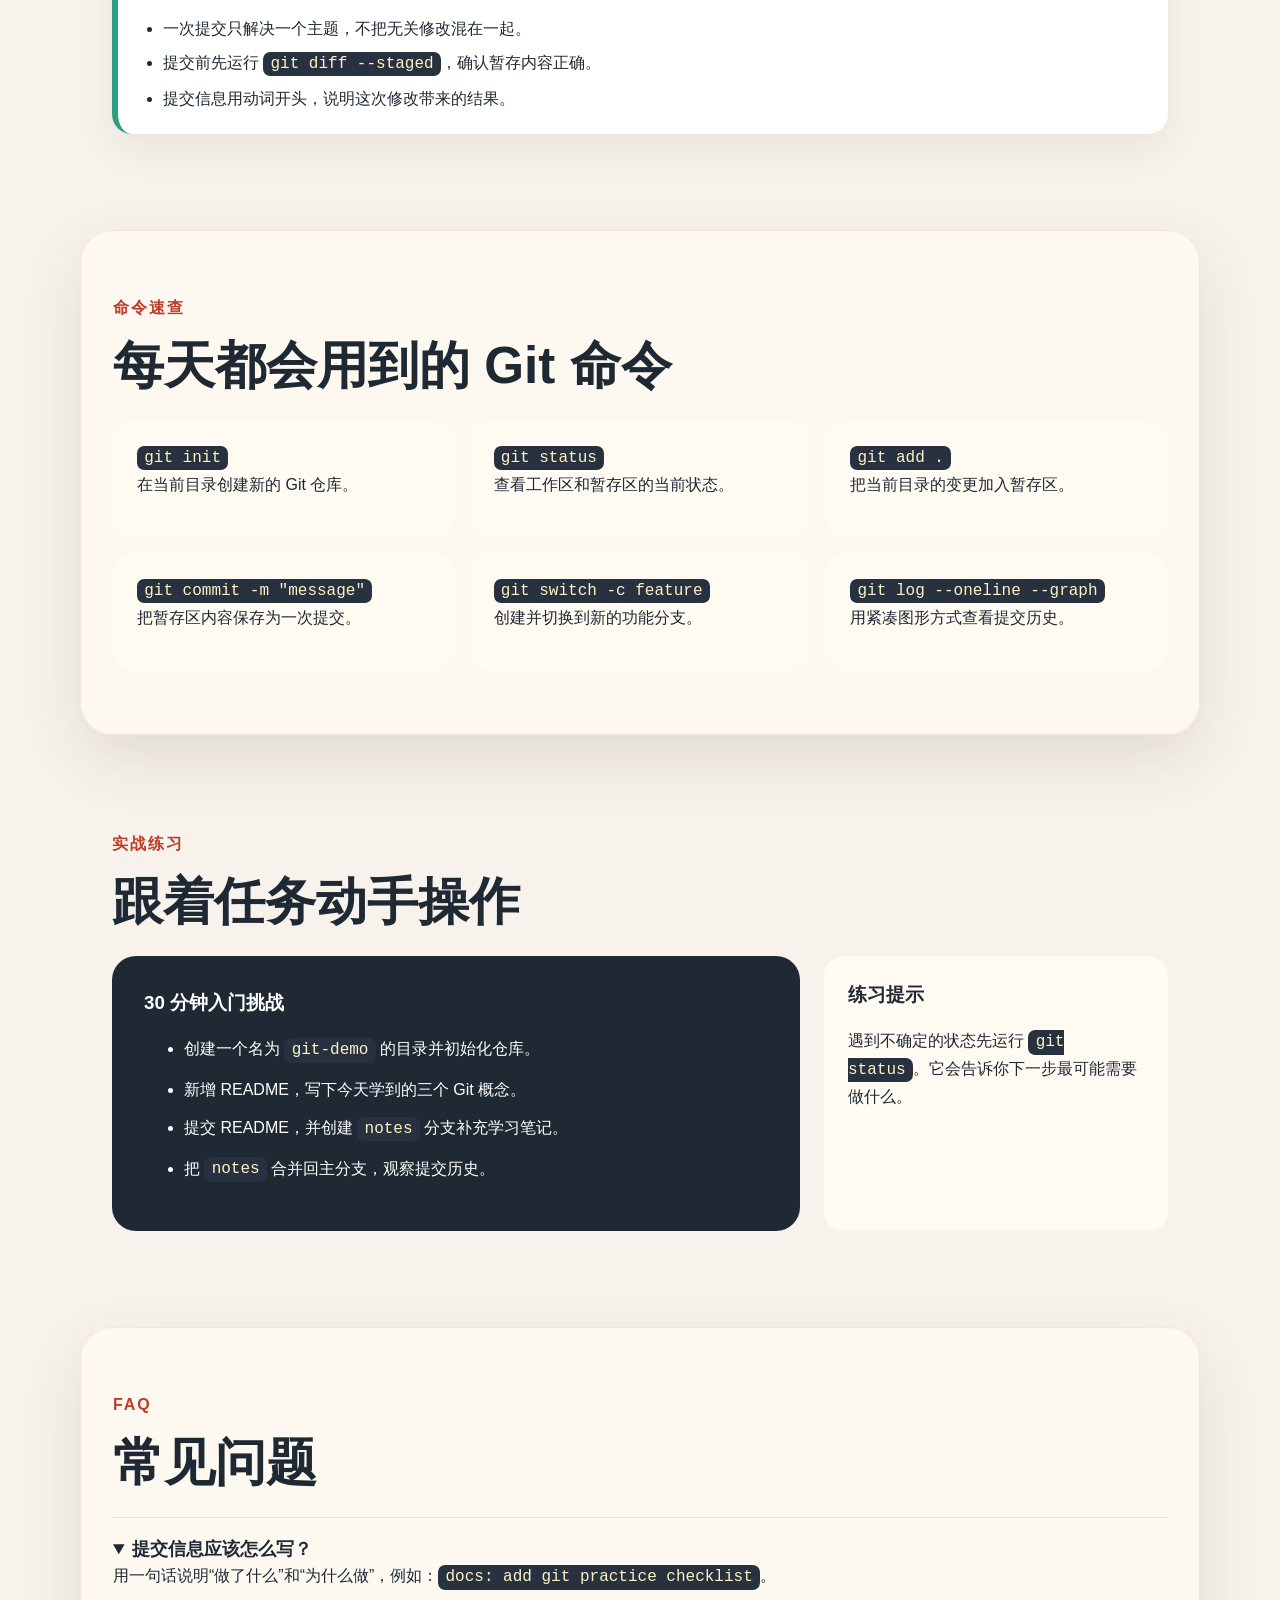
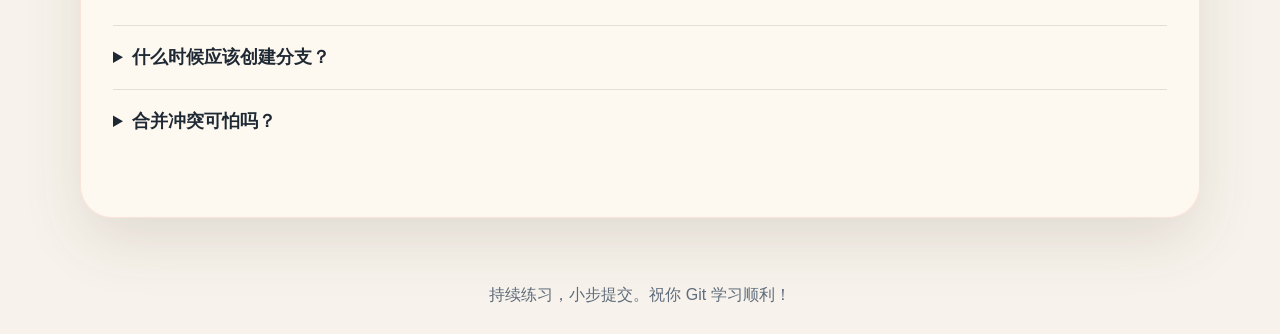
==== commit ed8f369a: "Add commit mastery deep dive diagrams" ====
--- a/index.html
+++ b/index.html
@@ -134,6 +134,52 @@
           <p><strong>改文件在工作区，挑变化进暂存区，存快照进本地仓库，给团队看就推远程。</strong></p>
         </div>
       </article>
+
+      <article class="commit-deep-dive" aria-labelledby="commit-detail-title">
+        <div class="section-heading">
+          <p class="section-tag">重点展开</p>
+          <h3 id="commit-detail-title">掌握提交：把每一次修改变成清晰快照</h3>
+          <p>
+            提交是 Git 的核心动作。一个好的提交应该范围小、目的明确、信息清楚，方便以后回退、审查和追踪问题。
+            下面用多张图讲清楚从检查变更到写提交信息的完整过程。
+          </p>
+        </div>
+
+        <div class="image-learning-grid">
+          <figure class="diagram-card">
+            <img src="assets/git-commit-flow.svg" alt="Git 提交流程从 status、diff、add 到 commit 的示意图" />
+            <figcaption>
+              <strong>图 1：提交流程</strong>
+              <span>先用 <code>git status</code> 看状态，再用 <code>git diff</code> 看差异，确认后 add，最后 commit。</span>
+            </figcaption>
+          </figure>
+
+          <figure class="diagram-card">
+            <img src="assets/git-commit-anatomy.svg" alt="Git 提交包含提交编号、作者时间、提交信息和文件快照的结构图" />
+            <figcaption>
+              <strong>图 2：提交结构</strong>
+              <span>每个 commit 都包含唯一编号、作者、时间、提交信息，以及这次提交对应的项目快照。</span>
+            </figcaption>
+          </figure>
+
+          <figure class="diagram-card">
+            <img src="assets/git-commit-history.svg" alt="多个小步 Git 提交串联成清晰项目历史的示意图" />
+            <figcaption>
+              <strong>图 3：提交历史</strong>
+              <span>小步提交会把项目历史变成一条清晰线索，方便定位问题，也方便团队评审。</span>
+            </figcaption>
+          </figure>
+        </div>
+
+        <div class="commit-checklist">
+          <h4>好提交检查清单</h4>
+          <ul>
+            <li>一次提交只解决一个主题，不把无关修改混在一起。</li>
+            <li>提交前先运行 <code>git diff --staged</code>，确认暂存内容正确。</li>
+            <li>提交信息用动词开头，说明这次修改带来的结果。</li>
+          </ul>
+        </div>
+      </article>
     </section>
 
     <section id="commands" class="section commands" aria-labelledby="commands-title">
--- a/styles.css
+++ b/styles.css
@@ -309,15 +309,18 @@
   background: var(--accent-dark);
 }
 
-.repo-deep-dive {
+.repo-deep-dive,
+.commit-deep-dive {
   margin-top: 2.5rem;
 }
 
-.repo-deep-dive .section-heading {
+.repo-deep-dive .section-heading,
+.commit-deep-dive .section-heading {
   max-width: 820px;
 }
 
-.repo-deep-dive .section-heading p:last-child {
+.repo-deep-dive .section-heading p:last-child,
+.commit-deep-dive .section-heading p:last-child {
   color: var(--muted);
   font-size: 1.05rem;
 }
@@ -373,6 +376,29 @@
 
 .repo-notes p {
   margin-bottom: 0;
+}
+
+.commit-checklist {
+  background: white;
+  border-left: 6px solid var(--green);
+  border-radius: 1.25rem;
+  box-shadow: 0 16px 36px rgba(73, 47, 28, 0.08);
+  margin-top: 1.2rem;
+  padding: 1.4rem 1.6rem;
+}
+
+.commit-checklist h4 {
+  font-size: 1.2rem;
+  margin: 0 0 0.6rem;
+}
+
+.commit-checklist ul {
+  margin-bottom: 0;
+  padding-left: 1.2rem;
+}
+
+.commit-checklist li + li {
+  margin-top: 0.55rem;
 }
 
 .wide-diagram,
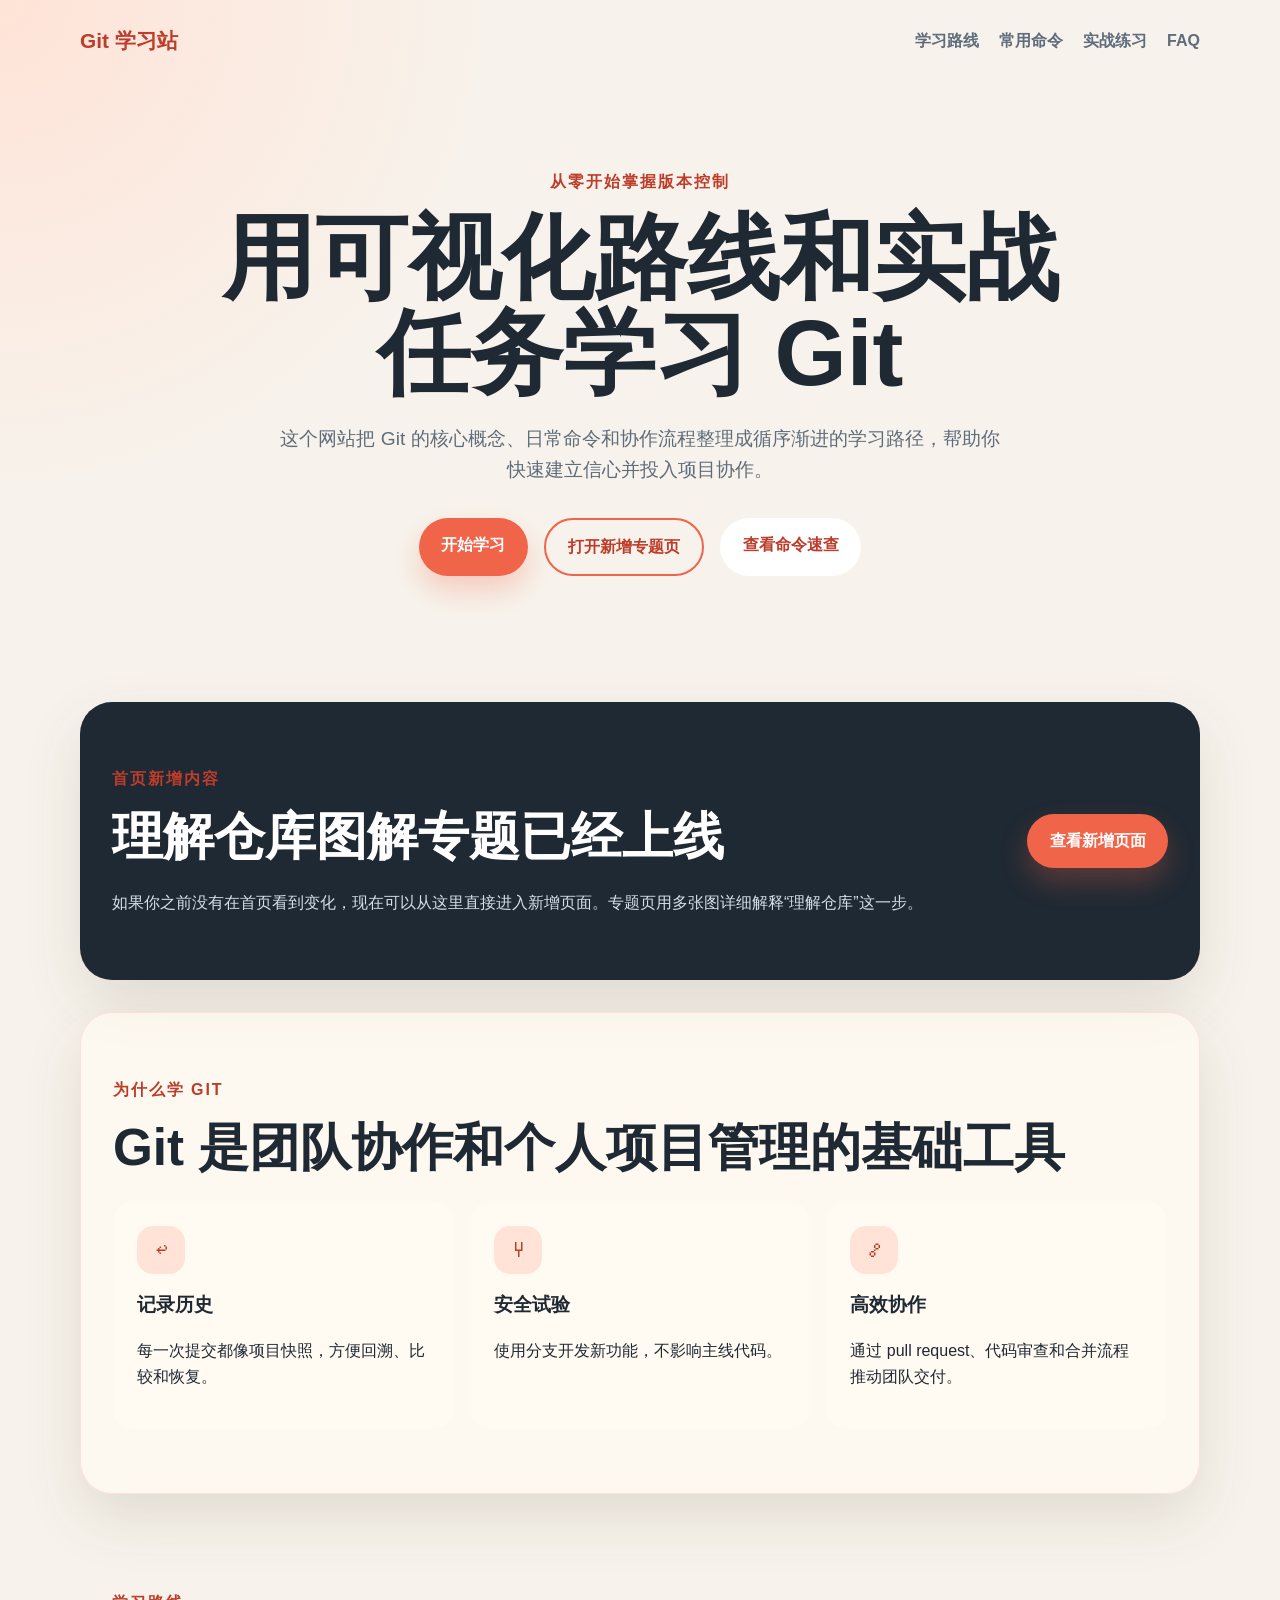
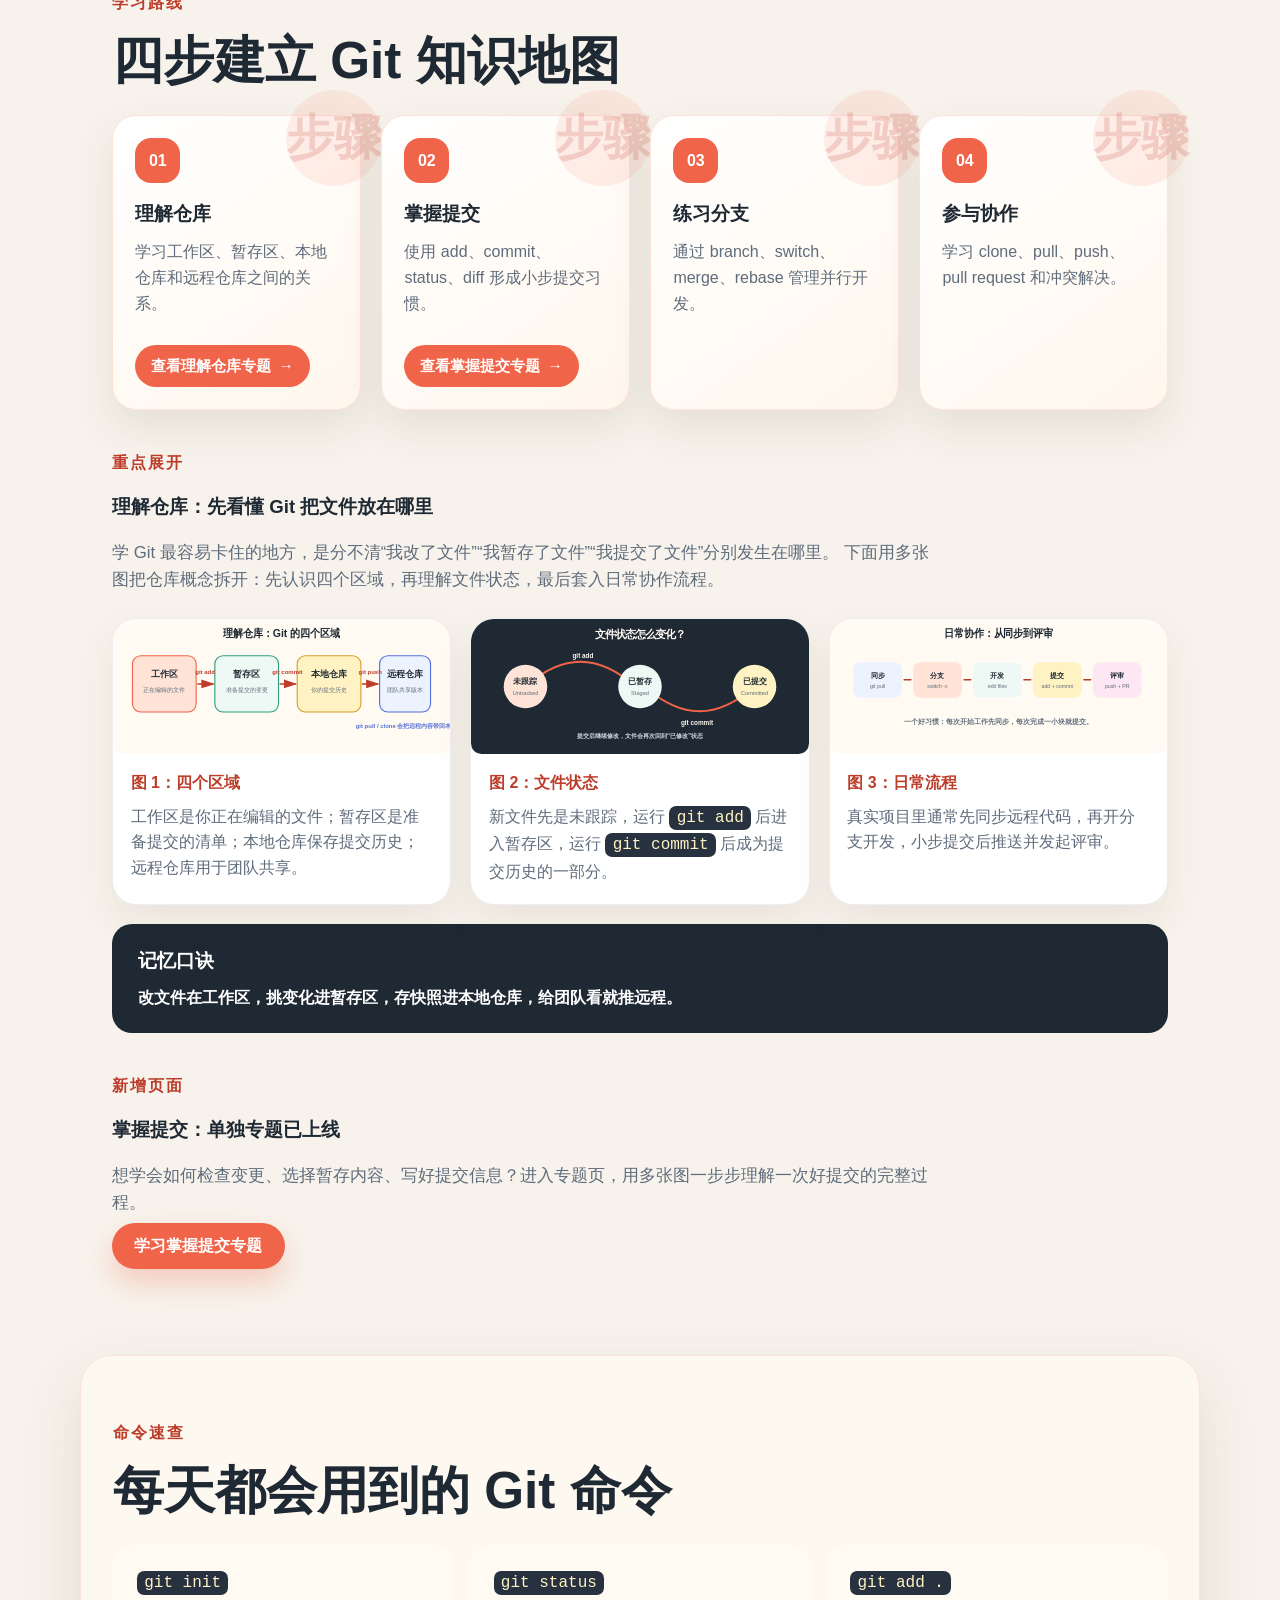
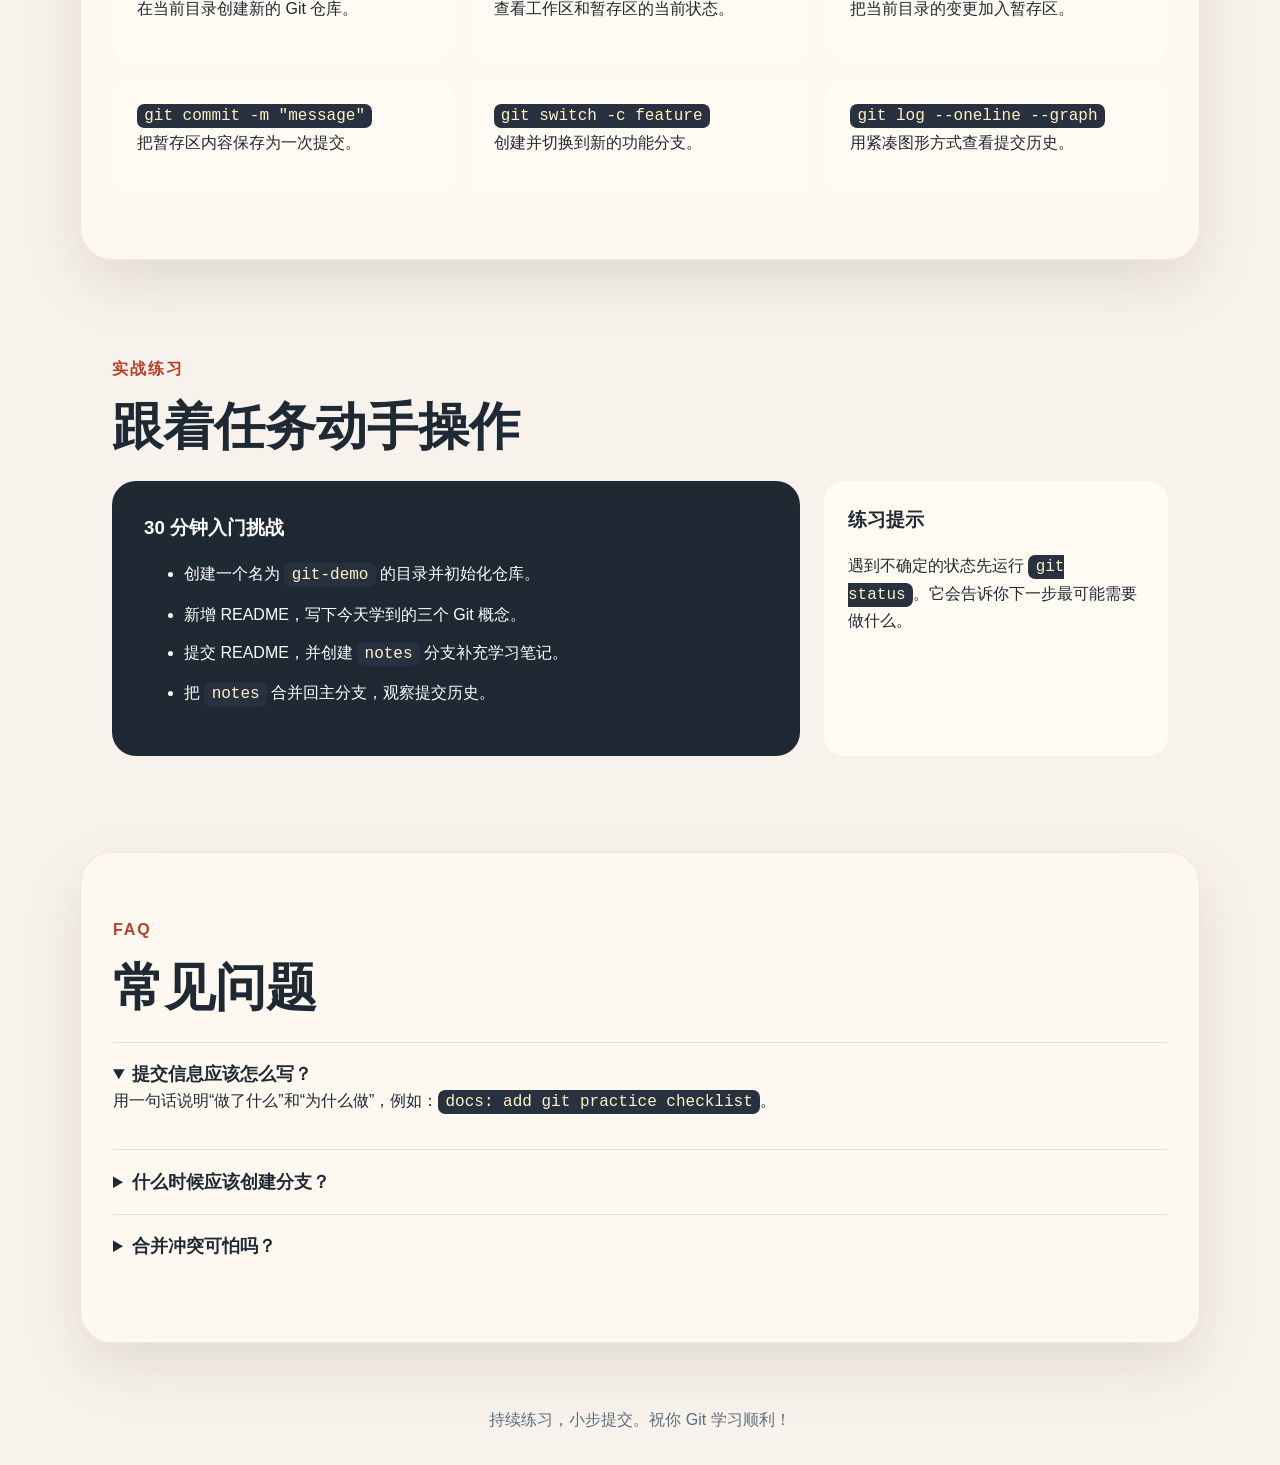
==== commit 1421e996: "Move commit mastery content to dedicated page" ====
--- a/index.html
+++ b/index.html
@@ -80,6 +80,7 @@
           <span class="step-number">02</span>
           <strong>掌握提交</strong>
           <p>使用 add、commit、status、diff 形成小步提交习惯。</p>
+          <a class="inline-link-button" href="commit.html">查看掌握提交专题</a>
         </li>
         <li>
           <span class="step-number">03</span>
@@ -135,50 +136,13 @@
         </div>
       </article>
 
-      <article class="commit-deep-dive" aria-labelledby="commit-detail-title">
+      <article class="commit-deep-dive commit-teaser" aria-labelledby="commit-detail-title">
         <div class="section-heading">
-          <p class="section-tag">重点展开</p>
-          <h3 id="commit-detail-title">掌握提交：把每一次修改变成清晰快照</h3>
-          <p>
-            提交是 Git 的核心动作。一个好的提交应该范围小、目的明确、信息清楚，方便以后回退、审查和追踪问题。
-            下面用多张图讲清楚从检查变更到写提交信息的完整过程。
-          </p>
-        </div>
-
-        <div class="image-learning-grid">
-          <figure class="diagram-card">
-            <img src="assets/git-commit-flow.svg" alt="Git 提交流程从 status、diff、add 到 commit 的示意图" />
-            <figcaption>
-              <strong>图 1：提交流程</strong>
-              <span>先用 <code>git status</code> 看状态，再用 <code>git diff</code> 看差异，确认后 add，最后 commit。</span>
-            </figcaption>
-          </figure>
-
-          <figure class="diagram-card">
-            <img src="assets/git-commit-anatomy.svg" alt="Git 提交包含提交编号、作者时间、提交信息和文件快照的结构图" />
-            <figcaption>
-              <strong>图 2：提交结构</strong>
-              <span>每个 commit 都包含唯一编号、作者、时间、提交信息，以及这次提交对应的项目快照。</span>
-            </figcaption>
-          </figure>
-
-          <figure class="diagram-card">
-            <img src="assets/git-commit-history.svg" alt="多个小步 Git 提交串联成清晰项目历史的示意图" />
-            <figcaption>
-              <strong>图 3：提交历史</strong>
-              <span>小步提交会把项目历史变成一条清晰线索，方便定位问题，也方便团队评审。</span>
-            </figcaption>
-          </figure>
-        </div>
-
-        <div class="commit-checklist">
-          <h4>好提交检查清单</h4>
-          <ul>
-            <li>一次提交只解决一个主题，不把无关修改混在一起。</li>
-            <li>提交前先运行 <code>git diff --staged</code>，确认暂存内容正确。</li>
-            <li>提交信息用动词开头，说明这次修改带来的结果。</li>
-          </ul>
-        </div>
+          <p class="section-tag">新增页面</p>
+          <h3 id="commit-detail-title">掌握提交：单独专题已上线</h3>
+          <p>想学会如何检查变更、选择暂存内容、写好提交信息？进入专题页，用多张图一步步理解一次好提交的完整过程。</p>
+        </div>
+        <a class="button primary" href="commit.html">学习掌握提交专题</a>
       </article>
     </section>
 
--- a/styles.css
+++ b/styles.css
@@ -532,3 +532,40 @@
     justify-content: flex-start;
   }
 }
+
+.lesson-grid,
+.message-examples {
+  display: grid;
+  gap: 1rem;
+  grid-template-columns: repeat(4, 1fr);
+}
+
+.lesson-grid article,
+.message-examples article {
+  background: white;
+  border: 1px solid rgba(31, 41, 51, 0.08);
+  border-radius: 1.25rem;
+  box-shadow: 0 16px 36px rgba(73, 47, 28, 0.08);
+  padding: 1.4rem;
+}
+
+.lesson-grid h3,
+.message-examples h3 {
+  margin-bottom: 0.7rem;
+}
+
+.lesson-grid p,
+.message-examples p {
+  color: var(--muted);
+}
+
+.message-examples {
+  grid-template-columns: repeat(3, 1fr);
+}
+
+@media (max-width: 760px) {
+  .lesson-grid,
+  .message-examples {
+    grid-template-columns: 1fr;
+  }
+}
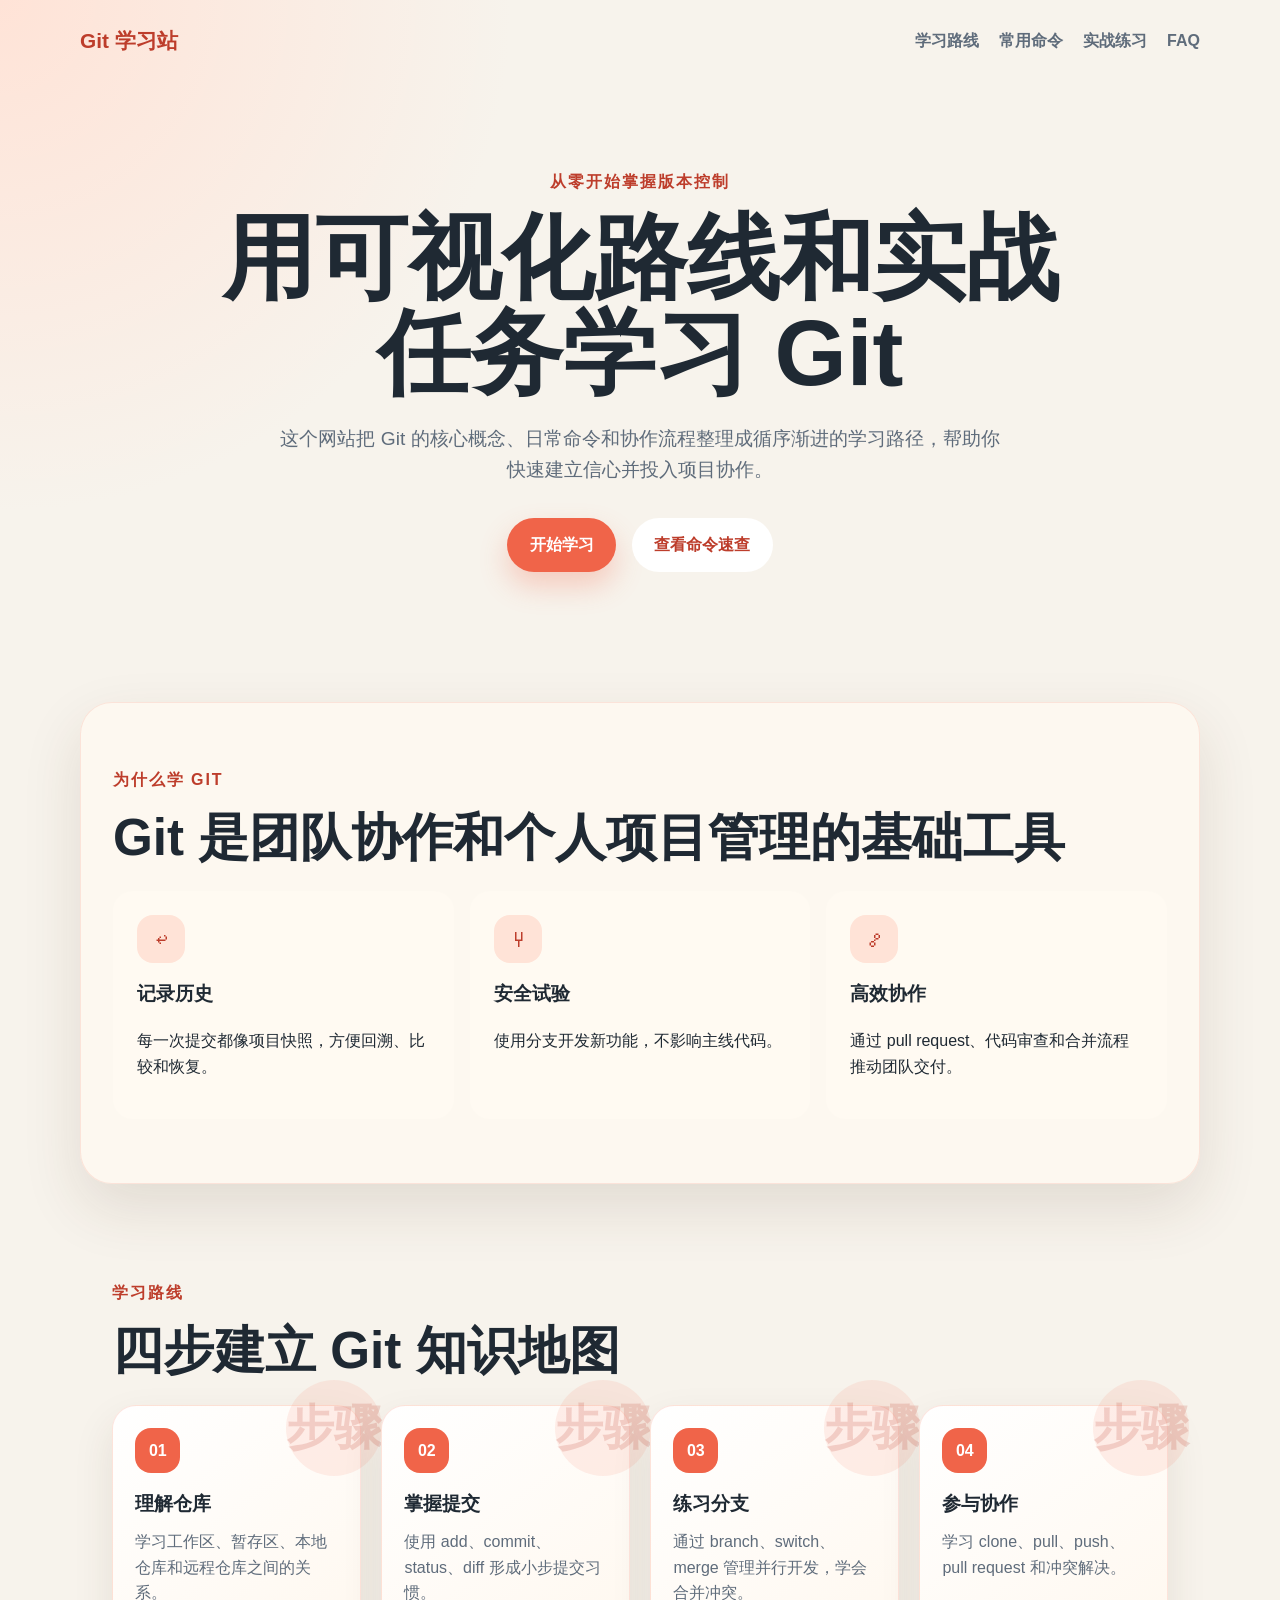
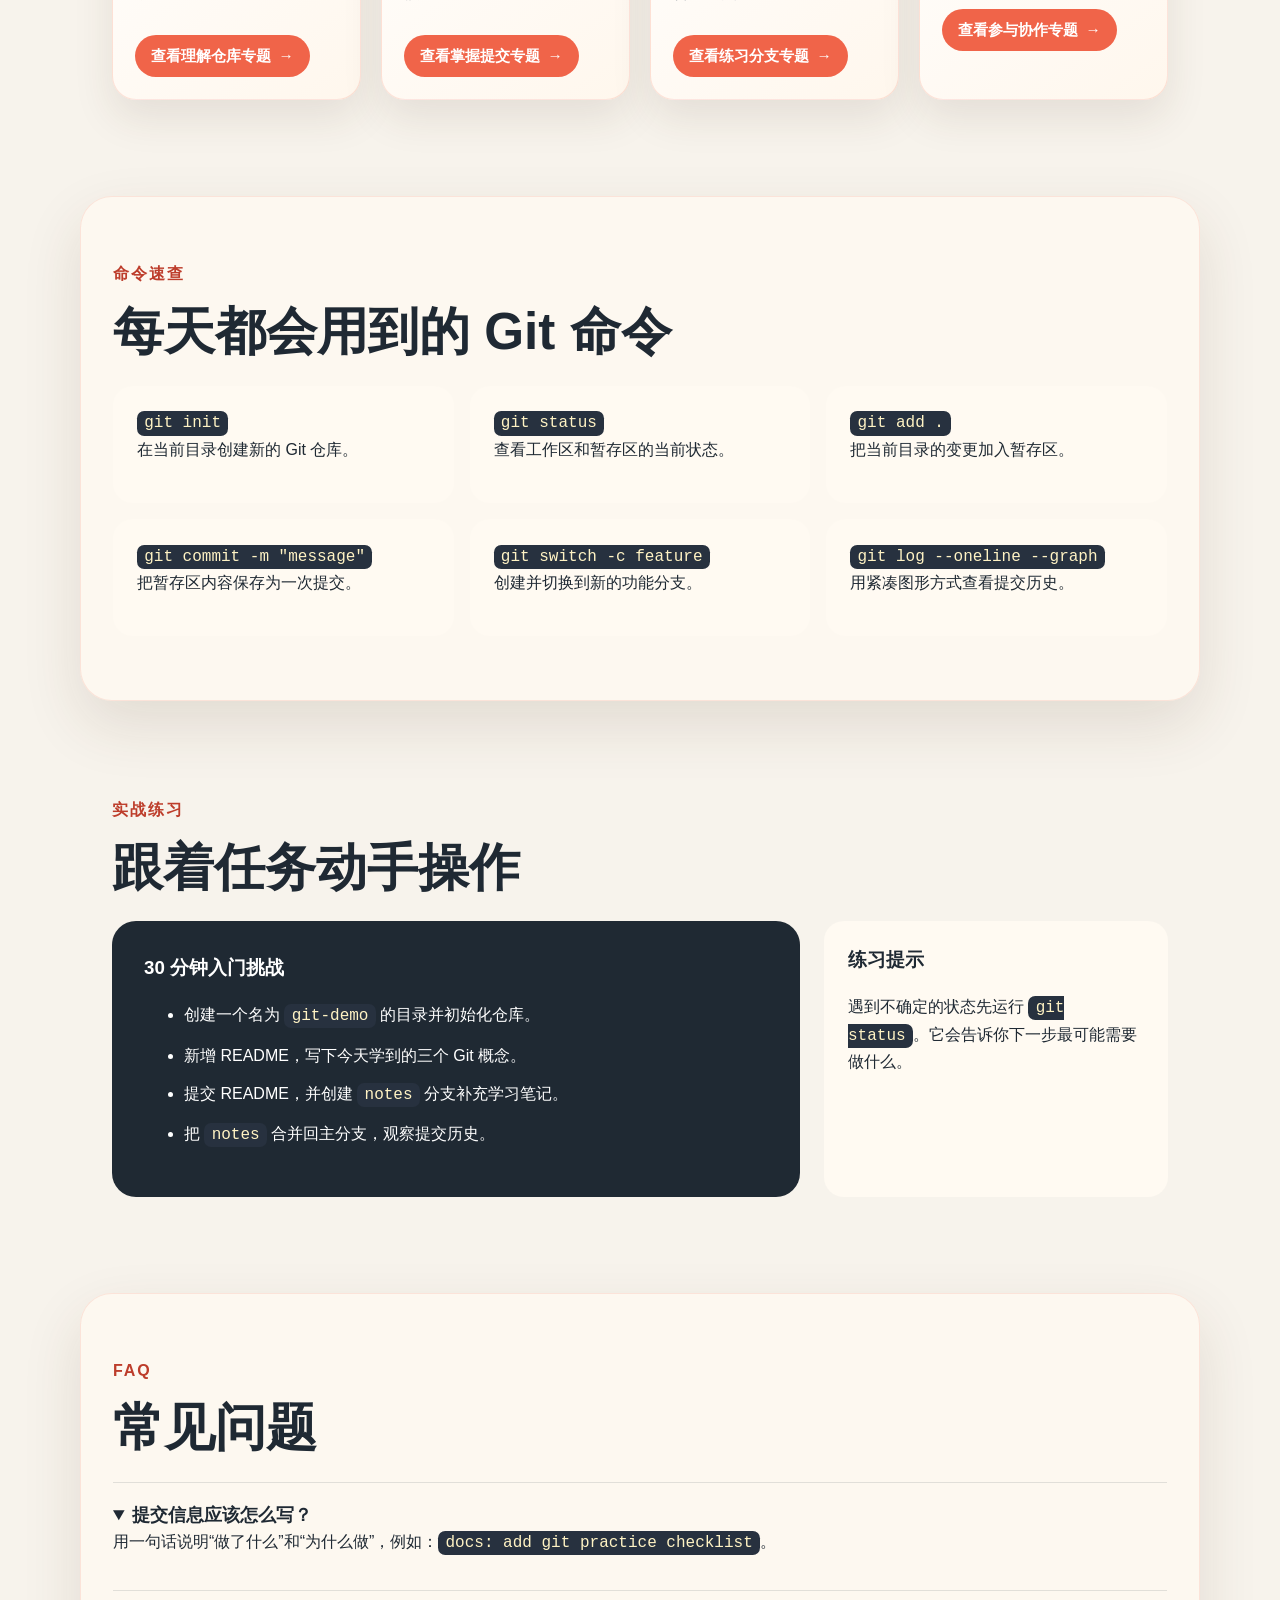
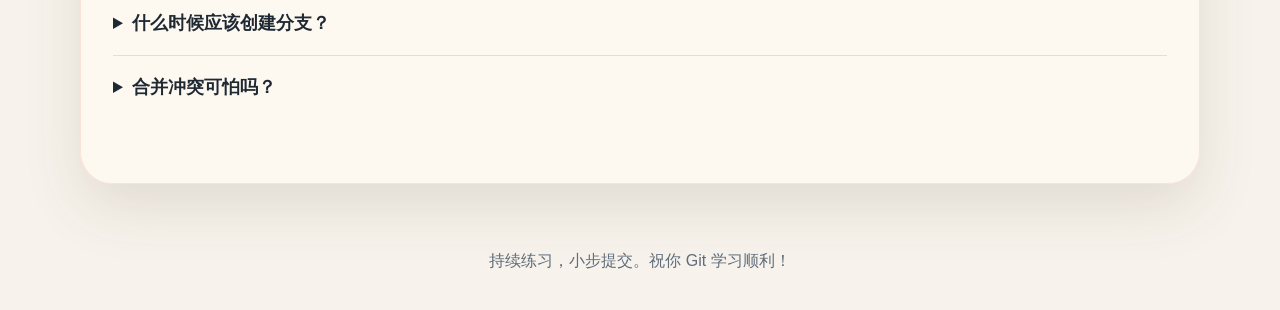
==== commit 63496c5b: "Add branch and collaboration topic pages with diagrams" ====
--- a/index.html
+++ b/index.html
@@ -26,22 +26,12 @@
       </p>
       <div class="hero-actions">
         <a class="button primary" href="#roadmap">开始学习</a>
-        <a class="button primary outline" href="repository.html">打开新增专题页</a>
         <a class="button secondary" href="#commands">查看命令速查</a>
       </div>
     </section>
   </header>
 
   <main>
-    <section class="section update-banner" aria-labelledby="update-title">
-      <div>
-        <p class="section-tag">首页新增内容</p>
-        <h2 id="update-title">理解仓库图解专题已经上线</h2>
-        <p>如果你之前没有在首页看到变化，现在可以从这里直接进入新增页面。专题页用多张图详细解释“理解仓库”这一步。</p>
-      </div>
-      <a class="button primary" href="repository.html">查看新增页面</a>
-    </section>
-
     <section class="section intro" aria-labelledby="why-title">
       <div>
         <p class="section-tag">为什么学 Git</p>
@@ -85,65 +75,16 @@
         <li>
           <span class="step-number">03</span>
           <strong>练习分支</strong>
-          <p>通过 branch、switch、merge、rebase 管理并行开发。</p>
+          <p>通过 branch、switch、merge 管理并行开发，学会合并冲突。</p>
+          <a class="inline-link-button" href="branch.html">查看练习分支专题</a>
         </li>
         <li>
           <span class="step-number">04</span>
           <strong>参与协作</strong>
           <p>学习 clone、pull、push、pull request 和冲突解决。</p>
+          <a class="inline-link-button" href="collaboration.html">查看参与协作专题</a>
         </li>
       </ol>
-
-      <article class="repo-deep-dive" aria-labelledby="repo-detail-title">
-        <div class="section-heading">
-          <p class="section-tag">重点展开</p>
-          <h3 id="repo-detail-title">理解仓库：先看懂 Git 把文件放在哪里</h3>
-          <p>
-            学 Git 最容易卡住的地方，是分不清“我改了文件”“我暂存了文件”“我提交了文件”分别发生在哪里。
-            下面用多张图把仓库概念拆开：先认识四个区域，再理解文件状态，最后套入日常协作流程。
-          </p>
-        </div>
-
-        <div class="image-learning-grid">
-          <figure class="diagram-card">
-            <img src="assets/git-repository-zones.svg" alt="工作区、暂存区、本地仓库和远程仓库之间通过 add、commit、push、pull 连接的示意图" />
-            <figcaption>
-              <strong>图 1：四个区域</strong>
-              <span>工作区是你正在编辑的文件；暂存区是准备提交的清单；本地仓库保存提交历史；远程仓库用于团队共享。</span>
-            </figcaption>
-          </figure>
-
-          <figure class="diagram-card">
-            <img src="assets/git-file-lifecycle.svg" alt="文件从未跟踪到已暂存再到已提交的状态流转示意图" />
-            <figcaption>
-              <strong>图 2：文件状态</strong>
-              <span>新文件先是未跟踪，运行 <code>git add</code> 后进入暂存区，运行 <code>git commit</code> 后成为提交历史的一部分。</span>
-            </figcaption>
-          </figure>
-
-          <figure class="diagram-card">
-            <img src="assets/git-daily-workflow.svg" alt="Git 日常协作从同步、创建分支、开发、提交到推送评审的流程图" />
-            <figcaption>
-              <strong>图 3：日常流程</strong>
-              <span>真实项目里通常先同步远程代码，再开分支开发，小步提交后推送并发起评审。</span>
-            </figcaption>
-          </figure>
-        </div>
-
-        <div class="repo-notes">
-          <h4>记忆口诀</h4>
-          <p><strong>改文件在工作区，挑变化进暂存区，存快照进本地仓库，给团队看就推远程。</strong></p>
-        </div>
-      </article>
-
-      <article class="commit-deep-dive commit-teaser" aria-labelledby="commit-detail-title">
-        <div class="section-heading">
-          <p class="section-tag">新增页面</p>
-          <h3 id="commit-detail-title">掌握提交：单独专题已上线</h3>
-          <p>想学会如何检查变更、选择暂存内容、写好提交信息？进入专题页，用多张图一步步理解一次好提交的完整过程。</p>
-        </div>
-        <a class="button primary" href="commit.html">学习掌握提交专题</a>
-      </article>
     </section>
 
     <section id="commands" class="section commands" aria-labelledby="commands-title">
--- a/styles.css
+++ b/styles.css
@@ -148,6 +148,10 @@
   margin: 4.5rem auto 0;
   max-width: 900px;
   text-align: center;
+}
+
+.sub-hero h1 {
+  font-size: clamp(1.9rem, 4.4vw, 3rem);
 }
 
 .section {
